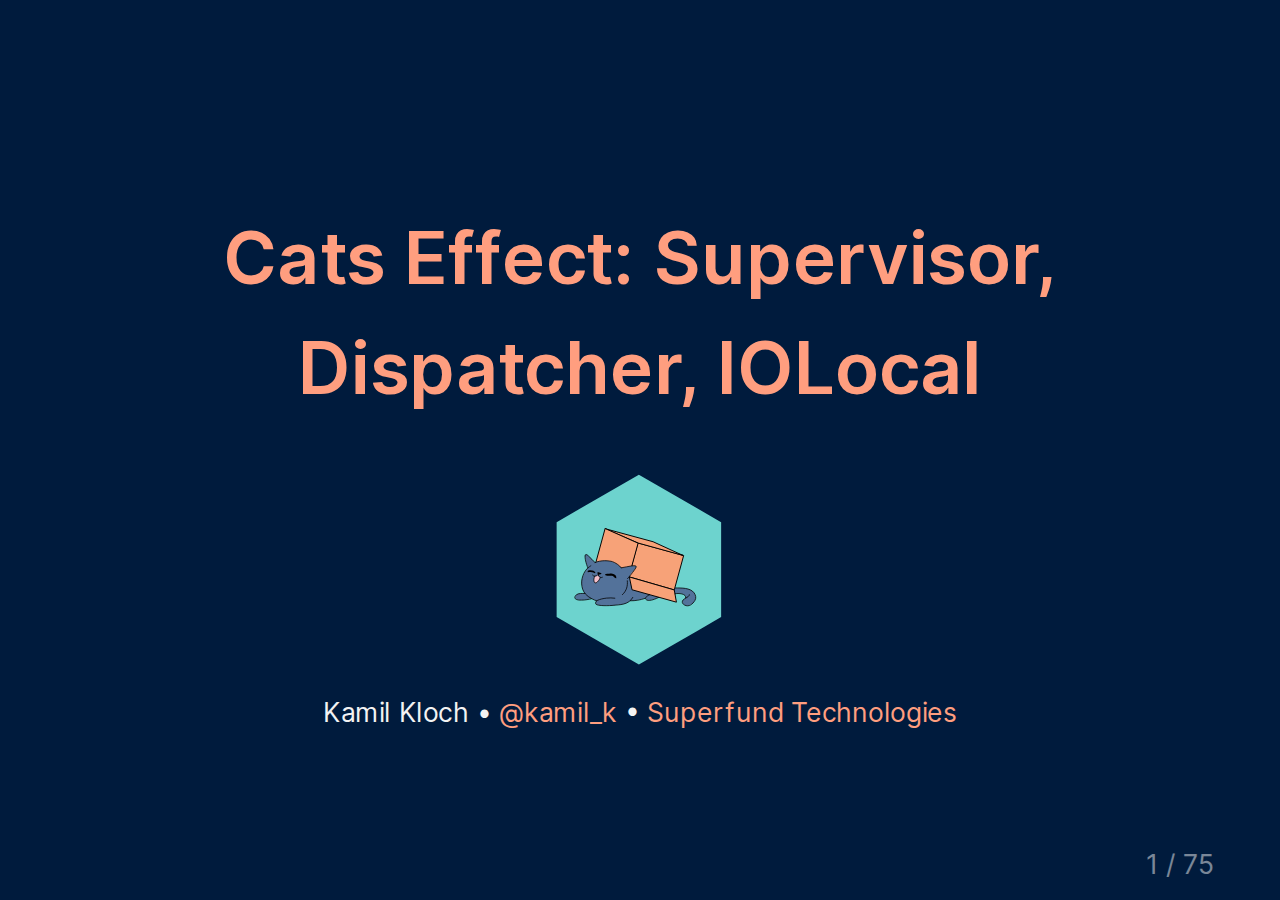
==== cats-effect-scalar/index.html @ a6e2c778 "Added cats-effect-scalar." ====
<!DOCTYPE html>
<html>

<head>
  <title>Intro to Cats-Effect</title>
  <meta http-equiv="Content-Type" content="text/html; charset=UTF-8"/>
  <meta name="viewport"/>
  <link rel="stylesheet" type="text/css" href="./css/bootstrap.css" />
  <link rel="stylesheet" type="text/css" href="./css/style.css" />
</head>

<body>
  <textarea id="source">

class: center, middle
# Cats Effect: Supervisor, Dispatcher, IOLocal

<img src="img/cats-effect-logo.svg" height="150">

Kamil Kloch • [@kamil_k] • [Superfund Technologies](https://superfund-technologies.com)

???
Hello, very happy to be here, in person not over a Zoom call
Also honored, to have this opportunity to talk to @Scalar - a very fine Scala event 
SoftwareMill is one of the bright stars on the Scala ecosystem 
I would like to start 
- used CE in our company (web backend)
- came across 'standard' industry questions
- struggled to find a solution
- CE and fs2 tight together
- we will (hopefully) solve the problems, but more importantly,
  look a bit under the hood of CE internals:
  - fibers
  - IOApp
  - IORuntime
  - structured concurrency
  - Local state
<!-- &*&*&*&*&*&*&*&*&*&*&*&*&*&*&*&*&*&*&*&*&*&*&*&*&*&*&*&*&*&*&*&*&*&*&*&*&*&*&*&*&*&*&*&*&*&*&*&*&*&*&*&*&*&*&*  -->
---
##Plan of the talk
1. Ask for 3 recipes 🍲
   - implement an imperative resource-safe web socket client
   - wrap asynchronous callbacks into an [fs2] Stream
   - enrich logging with (scoped) contextual data
--

2. Diverge into Cats-Effect internals:
   - fibers
   - structured concurrency
   - IORuntime
   - IOApp
   - local state
--

3. Propose 3 recipes using [Supervisor][supervisor], [Dispatcher][dispatcher] and [IOLocal][io-local]
<!-- &*&*&*&*&*&*&*&*&*&*&*&*&*&*&*&*&*&*&*&*&*&*&*&*&*&*&*&*&*&*&*&*&*&*&*&*&*&*&*&*&*&*&*&*&*&*&*&*&*&*&*&*&*&*&*  -->
---
##Cats Effect Recipes 🍲
<img src="img/cats-effect-recipes.jpg" width="100%">
--

- Propose an idea for a recipe: [issues/3439](https://github.com/typelevel/cats-effect/issues/3439)
- Write a recipe yourself! 💪 🍲
<!-- &*&*&*&*&*&*&*&*&*&*&*&*&*&*&*&*&*&*&*&*&*&*&*&*&*&*&*&*&*&*&*&*&*&*&*&*&*&*&*&*&*&*&*&*&*&*&*&*&*&*&*&*&*&*&*  -->    
---
##mdoc setup
```scala
import cats.implicits._
import cats.effect._
import cats.effect.implicits._
import cats.effect.std.{Supervisor, Queue, Dispatcher}
import cats.effect.unsafe.implicits.{global => ioRuntime}
import scala.concurrent.duration._
import fs2.Stream
import com.typesafe.scalalogging.{CanLog, Logger}
import com.typesafe.scalalogging.LoggerTakingImplicit

// Custom `unsafeRunSync` for mdoc reasons
import daenyth.talk.ce.MdocConsoleWorkaround._  

// custom `log.infoConsole` for mdoc reasons
import MdocConsoleLoggerWorkaround._
```
<!-- &*&*&*&*&*&*&*&*&*&*&*&*&*&*&*&*&*&*&*&*&*&*&*&*&*&*&*&*&*&*&*&*&*&*&*&*&*&*&*&*&*&*&*&*&*&*&*&*&*&*&*&*&*&*&*  -->
---
##Task 1:  Web Socket client
Implement a __resource-safe__ imperative client for:
  - sending data over a web socket connection
  - so that releasing the client resource also shuts down all the underlying connections

```scala
trait WebSocketClient { 
  def sendMessage(msg: String): IO[Unit]
}

val clientResource: Resource[IO, WebSocketClient] = ???

clientResource.use { client =>
  client.sendMessage("Hello, Scalar 2023!")
}
```
<!-- &*&*&*&*&*&*&*&*&*&*&*&*&*&*&*&*&*&*&*&*&*&*&*&*&*&*&*&*&*&*&*&*&*&*&*&*&*&*&*&*&*&*&*&*&*&*&*&*&*&*&*&*&*&*&*  -->
---
##Task 1:  Web Socket client
Implement a __resource-safe__ imperative client for:
  - sending data over a web socket connection
  - so that releasing the client resource also shuts down all the underlying connections

```scala
*trait WebSocketClient { 
* def sendMessage(msg: String): IO[Unit]
*}

val clientResource: Resource[IO, WebSocketClient] = ???

clientResource.use { client =>
  client.sendMessage("Hello, Scalar 2023!")
}
```
<!-- &*&*&*&*&*&*&*&*&*&*&*&*&*&*&*&*&*&*&*&*&*&*&*&*&*&*&*&*&*&*&*&*&*&*&*&*&*&*&*&*&*&*&*&*&*&*&*&*&*&*&*&*&*&*&*  -->
---
##Task 1:  Web Socket client
Implement a __resource-safe__ imperative client for:
  - sending data over a web socket connection
  - so that releasing the client resource also shuts down all the underlying connections

```scala
trait WebSocketClient { 
  def sendMessage(msg: String): IO[Unit]
}

*val clientResource: Resource[IO, WebSocketClient] = ???

clientResource.use { client =>
  client.sendMessage("Hello, Scalar 2023!")
}
```
<!-- &*&*&*&*&*&*&*&*&*&*&*&*&*&*&*&*&*&*&*&*&*&*&*&*&*&*&*&*&*&*&*&*&*&*&*&*&*&*&*&*&*&*&*&*&*&*&*&*&*&*&*&*&*&*&*  -->
---
##Task 1:  Web Socket client
Implement a __resource-safe__ imperative client for:
  - sending data over a web socket connection
  - so that releasing the client resource also shuts down all the underlying connections

```scala
trait WebSocketClient { 
  def sendMessage(msg: String): IO[Unit]
}

val clientResource: Resource[IO, WebSocketClient] = ???

*clientResource.use { client =>
* client.sendMessage("Hello, Scalar 2023!")
*}
```
<!-- &*&*&*&*&*&*&*&*&*&*&*&*&*&*&*&*&*&*&*&*&*&*&*&*&*&*&*&*&*&*&*&*&*&*&*&*&*&*&*&*&*&*&*&*&*&*&*&*&*&*&*&*&*&*&*  -->
---
##Task 2: fs2 Stream from callbacks
Given a callback-based API:
  - enqueue the messages from the callbacks into an [fs2] stream
  - preserve the ordering of the messages
  - make it lightweight for the thread invoking the callbacks

???
this fs2 stream is actually the sending side of a web socket connection
--

```scala
abstract class CallbackAPI {
  `def onMessage(msg: String): Unit`
}

new CallbackAPI {
  override `def onMessage(msg: String): Unit` = {
    // enqueue the message into an fs2 Stream
    // preserve message ordering
    // do not congest the caller thread
  }
}
```
<!-- &*&*&*&*&*&*&*&*&*&*&*&*&*&*&*&*&*&*&*&*&*&*&*&*&*&*&*&*&*&*&*&*&*&*&*&*&*&*&*&*&*&*&*&*&*&*&*&*&*&*&*&*&*&*&*  -->
---
##Task 3: Contextual logging
Enrich log messages with contextual data (e.g. correlation id).  
(Think tracing, but in logs)

--

Logging libraries for Scala with contextual logging:
 - [blindsight](https://github.com/tersesystems/blindsight)
 - [logstage](https://izumi.7mind.io/logstage/index.html)
 - [log4cats](https://github.com/typelevel/log4cats)
 - [odin](https://github.com/valskalla/odin)
 - [scala-logging](https://github.com/lightbend-labs/scala-logging)
 - [scribe](https://github.com/outr/scribe)
 - [woof](https://github.com/lego/woof)

--

Recommended reading: [why-i-wrote-a-logging-library](https://tersesystems.com/blog/2020/05/26/why-i-wrote-a-logging-library/)
<!-- &*&*&*&*&*&*&*&*&*&*&*&*&*&*&*&*&*&*&*&*&*&*&*&*&*&*&*&*&*&*&*&*&*&*&*&*&*&*&*&*&*&*&*&*&*&*&*&*&*&*&*&*&*&*&*  -->
---
##Tasks - revisited.super[CE3]
1. Web socket client: how to manage the (non-standard) lifecycle of a [fiber]?
2. [fs2] Stream from callbacks: how to safely and efficiently run `IO` from within unsafe code?
3. Contextual logging: how to propagate data across a forked [fiber]?

???
1. non-standard - e.g. beyond the scope of a function
<!-- &*&*&*&*&*&*&*&*&*&*&*&*&*&*&*&*&*&*&*&*&*&*&*&*&*&*&*&*&*&*&*&*&*&*&*&*&*&*&*&*&*&*&*&*&*&*&*&*&*&*&*&*&*&*&*  -->
---
##Fibers
[Fibers][fiber] are *the* fundamental abstraction in Cats Effect. All effects in IO are executed by some fiber.

--


Compared to operating system threads, fibers:
 - are *very* lightweight (~150 bytes)
 - scale indefinitely (with memory being the limiting factor)
   - (performance may actually *increase* with the number of fibers!)
 - can be created and started extremely fast
 - are strongly typed
 - support asynchronous callbacks
 - can be safely, efficiently and reliably canceled at any point in time
   - cancelation can be suppressed within scoped regions
 - support resource handling
???

- managed by the application runtime - __semantic__ sequentiality, as opposed to __strict__ sequentiality in threads
- Threads are scarce — Threads on the JVM map to the operating system level threads - upper bound
- thread stop operation has been deprecated.
- context switching: from Daniel's talk - page faults account for 30% of total runtime of the application
- composability — not typed, no return type.

The asynchronous support in particular has profound effects, since it means that any individual "step" of a fiber
(much like a statement in a thread) may be either synchronous in that it runs until it produces a value or errors,
or asynchronous in that it registers a callback which may be externally invoked at some later point,
and there is no fundamental difference between these steps: they're just part of the fiber.
This means that it is just as easy to define business logic which weaves through asynchronous,
callback-oriented actions as it is to define the same logic in terms of classically blocking control flows.

resources gracefully released as early as possible within an application.
First off, is cooperative. When one fiber calls cancel on another fiber, it is effectively a request to the target fiber.
If the target fiber is unable to cancel at that moment for any reason, the canceling fiber asynchronously waits
for cancelation to become possible. Once cancelation starts, the target fiber will run all of its finalizers
(usually used to release resources such as file handles) before yielding control back to the canceler.
Conversely, interrupt always returns immediately, even if the target Thread has not actually been interrupted.

If a fiber is performing a series of actions which must be executed atomically (i.e. either all actions execute,
or none of them do), it can use the IO.uncancelable method to mask the cancelation signal within the scope,
ensuring that cancelation is deferred until the fiber has completed its critical section. This is commonly used
in conjunction with compound resource acquisition, where a scarce resource might leak if the fiber were to be canceled
"in the middle". This differs considerably from Thread#interrupt, which cannot be suppressed.

<!-- &*&*&*&*&*&*&*&*&*&*&*&*&*&*&*&*&*&*&*&*&*&*&*&*&*&*&*&*&*&*&*&*&*&*&*&*&*&*&*&*&*&*&*&*&*&*&*&*&*&*&*&*&*&*&*  -->
---
## Threads vs Fibers
<table class="table table-dark table-striped">
  <thead>
    <tr>
      <th></th>
      <th>Threads</th>
      <th>Fibers</th>
    </tr>
  </thead>
  <tbody>
    <tr>
      <td>Availability</td>
      <td><span class="red">scarce</span> - thousands per JVM</td>
      <td><span class="green">abundant</span> - millions</td>
    </tr>
    <tr>
      <td>Performance</td>
      <td><span class="red">degrades</span> as # rises</td>
      <td><span class="green">increases</span> as # rises<sup>*</sup></td>
    </tr>
    <tr>
      <td>Creation</td>
      <td><span class="red">expensive</span></td>
      <td><span class="green">cheap</span></td>
    </tr>
    <tr>
      <td>Multi-tasking</td>
      <td><span class="red">pre-emptive</span></td>
      <td><span class="green">cooperative</span></td>
    </tr>
    <tr>
      <td>Context switching</td>
      <td><span class="red">expensive</span></td>
      <td><span class="green">cheap</span> via yield</td>
    </tr>
    <tr>
      <td>Composability</td>
      <td><span class="red">missing</span></td>
      <td><span class="green">typed</span> and <span class="green">composable</span></td>
    </tr>
    <tr>
      <td>Interruption</td>
      <td><span class="red">unsafe</span></td>
      <td><span class="green">safe</span> and <span class="green">efficient</span></td>
    </tr>
  </tbody>
</table>

<sup>*</sup>with a clever IORuntime

<!-- &*&*&*&*&*&*&*&*&*&*&*&*&*&*&*&*&*&*&*&*&*&*&*&*&*&*&*&*&*&*&*&*&*&*&*&*&*&*&*&*&*&*&*&*&*&*&*&*&*&*&*&*&*&*&*  -->
---
##Run your IOs from within IOApp 
IOApp is the primary entry point to a Cats Effect application
- takes care of properly setting up `IORuntime`
- optimizes for an application fully contained within the `run` method.
- sets up [starvation checking](https://typelevel.org/cats-effect/docs/core/starvation-and-tuning)
  and [fiber dumps](https://typelevel.org/cats-effect/docs/core/fiber-dumps)
- translates SIGTERM to IO cancelation - `.unsafeRun()` does not
- fatal exceptions more likely to be captured and logged before terminating
- handles  `run / fork := true` and `run / fork := false` in sbt

<!-- &*&*&*&*&*&*&*&*&*&*&*&*&*&*&*&*&*&*&*&*&*&*&*&*&*&*&*&*&*&*&*&*&*&*&*&*&*&*&*&*&*&*&*&*&*&*&*&*&*&*&*&*&*&*&*  -->
---
##Fibers are low-level 🧨
```scala
def ioNever = IO.never.as(1).onCancel(IO.println("canceled"))
def ioError = IO.raiseError(new Exception).as(1)

def fiberSum = for {
   f1 <- ioError.start
   f2 <- ioNever.start
   x <- f1.joinWithNever
   y <- f2.joinWithNever
} yield x + y

// 🧨🧨🧨 leaking fiber!
fiberSum.attempt.yolo()
// res1: Either[Throwable, Int] = Left(value = java.lang.Exception)

(ioError, ioNever).parMapN(_ + _).attempt.yolo()
// canceled
// res2: Either[Throwable, Int] = Left(value = java.lang.Exception)
```
<!-- &*&*&*&*&*&*&*&*&*&*&*&*&*&*&*&*&*&*&*&*&*&*&*&*&*&*&*&*&*&*&*&*&*&*&*&*&*&*&*&*&*&*&*&*&*&*&*&*&*&*&*&*&*&*&*  -->
---
##Structured Concurrency

Concurrency is [structured](https://typelevel.org/cats-effect/docs/concepts#structured-concurrency)
when the syntactic code structure bounds the lifetime of threads (fibers).
???
When new threads (fibers) are spawned within a syntactic block, we can be sure that
these threads (fibers) are terminated when executing the block ends.

With fibers, we can have hundreds of thousands and even millions of fibers that are started and working together.
So we can reach a very massive concurrency with fibers. Now how can we manage all these fibers? Some of them
are top-level fibers and some others are forked and become children of their parents. How can we manage their scopes,
how to keep track of all fibers, and prevent them to leak? What happens to the execution of a child fiber
if its parent execution is interrupted?
--

 - We can statically reason about the lifetimes of children fibers just by looking at the code.
 - We don't need to insert complicated logic to keep track of all the child fibers and manually shut them down.
--


Cats Effect *encourages* [structured concurrency](https://typelevel.org/cats-effect/docs/concepts#structured-concurrency),
provides a large number of flexible tools for achieving it, but it does not *prevent*
unstructured concurrent compositions such as `start`.
???
compare to ZIO: The way ZIO's structured concurrency works is that the child fibers are scoped to their parent fibers
which means that when the parent effect finishes execution, then all childs' effects will be automatically interrupted.

<!-- &*&*&*&*&*&*&*&*&*&*&*&*&*&*&*&*&*&*&*&*&*&*&*&*&*&*&*&*&*&*&*&*&*&*&*&*&*&*&*&*&*&*&*&*&*&*&*&*&*&*&*&*&*&*&*  -->
---
## Concurrency - high level combinators
Concurrently execute both effects, return the winner, cancel the loser
```scala
IO.race(IO(1), ioNever).yolo()
// canceled
// res3: Either[Int, Int] = Left(value = 1)
```
<!-- &*&*&*&*&*&*&*&*&*&*&*&*&*&*&*&*&*&*&*&*&*&*&*&*&*&*&*&*&*&*&*&*&*&*&*&*&*&*&*&*&*&*&*&*&*&*&*&*&*&*&*&*&*&*&*  -->
---
## Concurrency - high level combinators.super[2]
Concurrently execute all effects, collect all results,
if any effect being parallelized fails, cancel the rest

```scala
List(IO(1), IO(2)).parSequence.yolo()
// res4: List[Int] = List(1, 2)

List(ioNever, ioError).parSequence.attempt.yolo()
// canceled
// res5: Either[Throwable, List[Int]] = Left(value = java.lang.Exception)
```
<!-- &*&*&*&*&*&*&*&*&*&*&*&*&*&*&*&*&*&*&*&*&*&*&*&*&*&*&*&*&*&*&*&*&*&*&*&*&*&*&*&*&*&*&*&*&*&*&*&*&*&*&*&*&*&*&*  -->
---
##When `.parMapN` does not suffice
[Supervisor][supervisor] manages the lifecycle of all fibers that are started via its interface.
Enables to start a fiber in a *fire-and-forget* manner.

```scala
trait Supervisor {
  def supervise[A](fa: IO[A]): IO[Fiber[IO, Throwable, A]]
}
```
???
same signature as `Fiber#start`

Supervisor: fire-and-forget: "I can complete the current task regardless of the completion of the spawned task"

--

Creating a Supervisor:
```scala
object Supervisor {
  def apply(`await`: Boolean): Resource[IO, Supervisor[IO]]
}
```

- wait for all supervised fibers to complete, or
- cancel any remaining active fibers
???
The supervisor is managed by a singular fiber to which the lifecycles of all spawned fibers are bound.

Whereas cats.effect.kernel.GenSpawn.background links the lifecycle of the spawned fiber to the calling fiber,
starting a fiber via a Supervisor links the lifecycle of the spawned fiber to the supervisor fiber.
This is useful when the scope of some fiber must survive the spawner, but should still be confined within some "larger" scope.

<!-- &*&*&*&*&*&*&*&*&*&*&*&*&*&*&*&*&*&*&*&*&*&*&*&*&*&*&*&*&*&*&*&*&*&*&*&*&*&*&*&*&*&*&*&*&*&*&*&*&*&*&*&*&*&*&*  -->
---
##Supervisor (await = false)

```scala
*def printForever(c: Char): IO[Nothing] =
* IO.print(c).delayBy(5.millis).foreverM
*   .onCancel(IO.print(s"\nCanceled [$c]"))

Supervisor[IO](await = false).use { supervisor =>
  for {
    _ <- printForever('&').void.supervise(supervisor)
    _ <- printForever('=').void.supervise(supervisor)
    _ <- ioError.supervise(supervisor)
    _ <- IO.sleep(100.millis)
  } yield()
}.yolo()
// =&=&=&=&=&&=&=&==&=&&=&=&==&=&=&
// Canceled [=]
// Canceled [&]
```
???
`printForever('&').void.supervise(supervisor)` because `Fiber` is invariant

<!-- &*&*&*&*&*&*&*&*&*&*&*&*&*&*&*&*&*&*&*&*&*&*&*&*&*&*&*&*&*&*&*&*&*&*&*&*&*&*&*&*&*&*&*&*&*&*&*&*&*&*&*&*&*&*&*  -->
---
##Supervisor (await = false)

```scala
def printForever(c: Char): IO[Nothing] =
  IO.print(c).delayBy(5.millis).foreverM
    .onCancel(IO.print(s"\nCanceled [$c]"))

Supervisor[IO](await = false).use { supervisor =>
  for {
*   _ <- printForever('&').void.supervise(supervisor)
*   _ <- printForever('=').void.supervise(supervisor)
    _ <- ioError.supervise(supervisor)
    _ <- IO.sleep(100.millis)
  } yield()
}.yolo()
// =&=&=&=&=&&=&=&==&=&&=&=&==&=&=&
// Canceled [=]
// Canceled [&]
```

<!-- &*&*&*&*&*&*&*&*&*&*&*&*&*&*&*&*&*&*&*&*&*&*&*&*&*&*&*&*&*&*&*&*&*&*&*&*&*&*&*&*&*&*&*&*&*&*&*&*&*&*&*&*&*&*&*  -->
---
##Supervisor (await = false)
.code-red[
```scala
def printForever(c: Char): IO[Nothing] =
  IO.print(c).delayBy(5.millis).foreverM
    .onCancel(IO.print(s"\nCanceled [$c]"))

Supervisor[IO](await = false).use { supervisor =>
  for {
    _ <- printForever('&').void.supervise(supervisor)
    _ <- printForever('=').void.supervise(supervisor)
*   _ <- ioError.supervise(supervisor)
    _ <- IO.sleep(100.millis)
  } yield()
}.yolo()
// =&=&=&=&=&&=&=&==&=&&=&=&==&=&=&
// Canceled [=]
// Canceled [&]
```
]

<!-- &*&*&*&*&*&*&*&*&*&*&*&*&*&*&*&*&*&*&*&*&*&*&*&*&*&*&*&*&*&*&*&*&*&*&*&*&*&*&*&*&*&*&*&*&*&*&*&*&*&*&*&*&*&*&*  -->
---
##Supervisor (await = false)

```scala
def printForever(c: Char): IO[Nothing] =
  IO.print(c).delayBy(5.millis).foreverM
    .onCancel(IO.print(s"\nCanceled [$c]"))

Supervisor[IO](await = false).use { supervisor =>
  for {
    _ <- printForever('&').void.supervise(supervisor)
    _ <- printForever('=').void.supervise(supervisor)
    _ <- ioError.supervise(supervisor)
    _ <- IO.sleep(100.millis)
  } yield()
}.yolo()
*// =&=&=&=&=&&=&=&==&=&&=&=&==&=&=&
*// Canceled [=]
*// Canceled [&]
```
    
<!-- &*&*&*&*&*&*&*&*&*&*&*&x*&*&*&*&*&*&*&*&*&*&*&*&*&*&*&*&*&*&*&*&*&*&*&*&*&*&*&*&*&*&*&*&*&*&*&*&*&*&*&*&*&*&*&*  -->
---
##Supervisor (await = true)

```scala
*def bgTask(s: String): IO[Unit] = IO.println(s"Starting [$s]") >>
* IO.sleep(100.millis) >> IO.println(s"Finished [$s]")

Supervisor[IO](await = true)
  .onFinalize(IO.println("Finalized")).use { supervisor =>
  for {
    _ <- bgTask("task 1").supervise(supervisor)
    _ <- bgTask("task 2").supervise(supervisor)
    _ <- ioError.supervise(supervisor)
  } yield()
}.yolo()
// Starting [task 1]
// Starting [task 2]
// Finished [task 1]
// Finished [task 2]
// Finalized
```

<!-- &*&*&*&*&*&*&*&*&*&*&*&x*&*&*&*&*&*&*&*&*&*&*&*&*&*&*&*&*&*&*&*&*&*&*&*&*&*&*&*&*&*&*&*&*&*&*&*&*&*&*&*&*&*&*&*  -->
---
##Supervisor (await = true)

```scala
def bgTask(s: String): IO[Unit] = IO.println(s"Starting [$s]") >>
  IO.sleep(100.millis) >> IO.println(s"Finished [$s]")

Supervisor[IO](`await = true`)
  `.onFinalize(IO.println("Finalized"))`.use { supervisor =>
  for {
    _ <- bgTask("task 1").supervise(supervisor)
    _ <- bgTask("task 2").supervise(supervisor)
    _ <- ioError.supervise(supervisor)
  } yield()
}.yolo()
// Starting [task 1]
// Starting [task 2]
// Finished [task 1]
// Finished [task 2]
// Finalized
```

<!-- &*&*&*&*&*&*&*&*&*&*&*&x*&*&*&*&*&*&*&*&*&*&*&*&*&*&*&*&*&*&*&*&*&*&*&*&*&*&*&*&*&*&*&*&*&*&*&*&*&*&*&*&*&*&*&*  -->
---
##Supervisor (await = true)

```scala
def bgTask(s: String): IO[Unit] = IO.println(s"Starting [$s]") >>
  IO.sleep(100.millis) >> IO.println(s"Finished [$s]")

Supervisor[IO](await = true)
  .onFinalize(IO.println("Finalized")).use { supervisor =>
  for {
    _ <- bgTask("task 1").supervise(supervisor)
    _ <- bgTask("task 2").supervise(supervisor)
    _ <- ioError.supervise(supervisor)
  } yield()
}.yolo()
*// Starting [task 1]
*// Starting [task 2]
*// Finished [task 1]
*// Finished [task 2]
*// Finalized
```
<!-- &*&*&*&*&*&*&*&*&*&*&*&*&*&*&*&*&*&*&*&*&*&*&*&*&*&*&*&*&*&*&*&*&*&*&*&*&*&*&*&*&*&*&*&*&*&*&*&*&*&*&*&*&*&*&*  -->
---
##Web Socket client

```scala
*trait WebSocketClient { def sendMessage(msg: String): IO[Unit] }

def wsRequestConsumer(q: Queue[IO, String]): IO[Unit] =
  Stream.fromQueueUnterminated(q).onFinalizeCase(IO.println)
        .debug().compile.drain

val webSocketClient: Resource[IO, WebSocketClient] = for {
  q <- Queue.unbounded[IO, String].toResource
  client: WebSocketClient = q.offer
  sup <- Supervisor[IO]
  _ <- wsRequestConsumer(q).supervise(sup).toResource
} yield client

webSocketClient.use { client =>
  client.sendMessage("msg1") >> IO.sleep(100.millis)
}.yolo()
```
    
<!-- &*&*&*&*&*&*&*&*&*&*&*&*&*&*&*&*&*&*&*&*&*&*&*&*&*&*&*&*&*&*&*&*&*&*&*&*&*&*&*&*&*&*&*&*&*&*&*&*&*&*&*&*&*&*&*  -->
---
##Web Socket client

```scala
trait WebSocketClient { def sendMessage(msg: String): IO[Unit] }

*def wsRequestConsumer(q: Queue[IO, String]): IO[Unit] =
* Stream.fromQueueUnterminated(q).onFinalizeCase(IO.println)
*       .debug().compile.drain

val webSocketClient: Resource[IO, WebSocketClient] = for {
  q <- Queue.unbounded[IO, String].toResource
  client: WebSocketClient = q.offer
  sup <- Supervisor[IO]
  _ <- wsRequestConsumer(q).supervise(sup).toResource
} yield client

webSocketClient.use { client =>
  client.sendMessage("msg1") >> IO.sleep(100.millis)
}.yolo()
```

Broker web socket traffic (modeled with an infinite [fs2] Stream) via Queue

<!-- &*&*&*&*&*&*&*&*&*&*&*&*&*&*&*&*&*&*&*&*&*&*&*&*&*&*&*&*&*&*&*&*&*&*&*&*&*&*&*&*&*&*&*&*&*&*&*&*&*&*&*&*&*&*&*  -->
---
##Web Socket client

```scala
trait WebSocketClient { def sendMessage(msg: String): IO[Unit] }

def wsRequestConsumer(q: Queue[IO, String]): IO[Unit] =
  Stream.fromQueueUnterminated(q).onFinalizeCase(IO.println)
        .debug().compile.drain

val webSocketClient: `Resource[IO, WebSocketClient]` = for {
  q <- Queue.unbounded[IO, String].toResource
  client: WebSocketClient = q.offer
  sup <- Supervisor[IO]
  _ <- wsRequestConsumer(q).supervise(sup).toResource
} yield client

webSocketClient.use { client =>
  client.sendMessage("msg1") >> IO.sleep(100.millis)
}.yolo()
```

Scoped lifecycle

<!-- &*&*&*&*&*&*&*&*&*&*&*&*&*&*&*&*&*&*&*&*&*&*&*&*&*&*&*&*&*&*&*&*&*&*&*&*&*&*&*&*&*&*&*&*&*&*&*&*&*&*&*&*&*&*&*  -->
---
##Web Socket client

```scala
trait WebSocketClient { def sendMessage(msg: String): IO[Unit] }

def wsRequestConsumer(q: Queue[IO, String]): IO[Unit] =
  Stream.fromQueueUnterminated(q).onFinalizeCase(IO.println)
        .debug().compile.drain

val webSocketClient: Resource[IO, WebSocketClient] = for {
* q <- Queue.unbounded[IO, String].toResource
* client: WebSocketClient = q.offer
  sup <- Supervisor[IO]
  _ <- wsRequestConsumer(q).supervise(sup).toResource
} yield client

webSocketClient.use { client =>
  client.sendMessage("msg1") >> IO.sleep(100.millis)
}.yolo()
```

Create a WebSocketClient instance that offers to the Queue  

<!-- &*&*&*&*&*&*&*&*&*&*&*&*&*&*&*&*&*&*&*&*&*&*&*&*&*&*&*&*&*&*&*&*&*&*&*&*&*&*&*&*&*&*&*&*&*&*&*&*&*&*&*&*&*&*&*  -->
---
##Web Socket client

```scala
trait WebSocketClient { def sendMessage(msg: String): IO[Unit] }

def wsRequestConsumer(q: Queue[IO, String]): IO[Unit] =
  Stream.fromQueueUnterminated(q).onFinalizeCase(IO.println)
        .debug().compile.drain

val webSocketClient: Resource[IO, WebSocketClient] = for {
  q <- Queue.unbounded[IO, String].toResource
  client: WebSocketClient = q.offer
* sup <- Supervisor[IO]
* _ <- wsRequestConsumer(q).supervise(sup).toResource
} yield client

webSocketClient.use { client =>
  client.sendMessage("msg1") >> IO.sleep(100.millis)
}.yolo()
```

Supervise the indefinite background execution of the web socket connection 

<!-- &*&*&*&*&*&*&*&*&*&*&*&*&*&*&*&*&*&*&*&*&*&*&*&*&*&*&*&*&*&*&*&*&*&*&*&*&*&*&*&*&*&*&*&*&*&*&*&*&*&*&*&*&*&*&*  -->
---
##Web Socket client

```scala
trait WebSocketClient { def sendMessage(msg: String): IO[Unit] }

def wsRequestConsumer(q: Queue[IO, String]): IO[Unit] =
  Stream.fromQueueUnterminated(q).onFinalizeCase(IO.println)
        .debug().compile.drain

val webSocketClient: Resource[IO, WebSocketClient] = for {
  q <- Queue.unbounded[IO, String].toResource
  client: WebSocketClient = q.offer
  sup <- Supervisor[IO]
  _ <- wsRequestConsumer(q).supervise(sup).toResource
} yield client

*webSocketClient.use { client =>
*  client.sendMessage("msg1") >> IO.sleep(100.millis)
*}.yolo()
// msg1
// Canceled
```
    
<!-- &*&*&*&*&*&*&*&*&*&*&*&*&*&*&*&*&*&*&*&*&*&*&*&*&*&*&*&*&*&*&*&*&*&*&*&*&*&*&*&*&*&*&*&*&*&*&*&*&*&*&*&*&*&*&*  -->
---
##fs2 Stream from callbacks 
```scala
trait CallbackAPI { def onMessage(msg: String): Unit }

@volatile var cb: CallbackAPI = _ => ()

def s: Stream[IO, String] = for {
  q <- Stream.eval(Queue.unbounded[IO, String])
  _ = cb = msg => q.offer(msg).unsafeRunSync()(ioRuntime)
  s <- Stream.fromQueueUnterminated(q)
} yield s

(IO.blocking {
  Thread.sleep(100); cb.onMessage("Hello")
  Thread.sleep(100); cb.onMessage(" Scalar 2023!")
} &> s.take(2).foreach(IO.print).compile.drain).yolo()
// Hello Scalar 2023!
```

<!-- &*&*&*&*&*&*&*&*&*&*&*&*&*&*&*&*&*&*&*&*&*&*&*&*&*&*&*&*&*&*&*&*&*&*&*&*&*&*&*&*&*&*&*&*&*&*&*&*&*&*&*&*&*&*&*  -->
---
##fs2 Stream from callbacks 
```scala
trait CallbackAPI { def onMessage(msg: String): Unit }

@volatile var cb: CallbackAPI = _ => ()

def s: Stream[IO, String] = for {
* q <- Stream.eval(Queue.unbounded[IO, String])
  _ = cb = msg => q.offer(msg).unsafeRunSync()(ioRuntime)
* s <- Stream.fromQueueUnterminated(q)
} yield s

(IO.blocking {
  Thread.sleep(100); cb.onMessage("Hello")
  Thread.sleep(100); cb.onMessage(" Scalar 2023!")
} &> s.take(2).foreach(IO.print).compile.drain).yolo()
// Hello Scalar 2023!
```

Broker [fs2] Stream contents through a queue 

<!-- &*&*&*&*&*&*&*&*&*&*&*&*&*&*&*&*&*&*&*&*&*&*&*&*&*&*&*&*&*&*&*&*&*&*&*&*&*&*&*&*&*&*&*&*&*&*&*&*&*&*&*&*&*&*&*  -->
---
##fs2 Stream from callbacks 
```scala
trait CallbackAPI { def onMessage(msg: String): Unit }

@volatile var cb: CallbackAPI = _ => ()

def s: Stream[IO, String] = for {
  q <- Stream.eval(Queue.unbounded[IO, String])
* _ = cb = msg => q.offer(msg).unsafeRunSync()(ioRuntime)
  s <- Stream.fromQueueUnterminated(q)
} yield s

(IO.blocking {
  Thread.sleep(100); cb.onMessage("Hello")
  Thread.sleep(100); cb.onMessage(" Scalar 2023!")
} &> s.take(2).foreach(IO.print).compile.drain).yolo()
// Hello Scalar 2023!
```

IO effect `q.offer` is executed from within the callback   

<!-- &*&*&*&*&*&*&*&*&*&*&*&*&*&*&*&*&*&*&*&*&*&*&*&*&*&*&*&*&*&*&*&*&*&*&*&*&*&*&*&*&*&*&*&*&*&*&*&*&*&*&*&*&*&*&*  -->
---
##fs2 Stream from callbacks 
```scala
trait CallbackAPI { def onMessage(msg: String): Unit }

@volatile var cb: CallbackAPI = _ => ()

def s: Stream[IO, String] = for {
  q <- Stream.eval(Queue.unbounded[IO, String])
  _ = cb = msg => q.offer(msg).unsafeRunSync()(ioRuntime)
  s <- Stream.fromQueueUnterminated(q)
} yield s

*(IO.blocking {
* Thread.sleep(100); cb.onMessage("Hello")
* Thread.sleep(100); cb.onMessage(" Scalar 2023!")
*} &> s.take(2).foreach(IO.print).compile.drain).yolo()
// Hello Scalar 2023!
```

Concurrently invoke the callback and run the stream for effects

<!-- &*&*&*&*&*&*&*&*&*&*&*&*&*&*&*&*&*&*&*&*&*&*&*&*&*&*&*&*&*&*&*&*&*&*&*&*&*&*&*&*&*&*&*&*&*&*&*&*&*&*&*&*&*&*&*  -->
---
##fs2 Stream from callbacks 
.code-red[
```scala
trait CallbackAPI { def onMessage(msg: String): Unit }

@volatile var cb: CallbackAPI = _ => ()

def s: Stream[IO, String] = for {
  q <- Stream.eval(Queue.unbounded[IO, String])
  _ = cb = msg => q.offer(msg)`.unsafeRunSync()(ioRuntime)`
  s <- Stream.fromQueueUnterminated(q)
} yield s

(IO.blocking {
  Thread.sleep(100); cb.onMessage("Hello")
  Thread.sleep(100); cb.onMessage(" Scalar 2023!")
} &> s.take(2).foreach(IO.print).compile.drain).yolo()
// Hello Scalar 2023!
```
]
    
<!-- &*&*&*&*&*&*&*&*&*&*&*&*&*&*&*&*&*&*&*&*&*&*&*&*&*&*&*&*&*&*&*&*&*&*&*&*&*&*&*&*&*&*&*&*&*&*&*&*&*&*&*&*&*&*&*  -->
---
##Dispatcher
Allows effectful code to be called within the control flow of impure code.

```scala
trait Dispatcher {
  /** Submits an effect to be executed, blocks until a result is produced */
  def unsafeRunSync[A](fa: IO[A]): Unit

  /** Submits an effect to be executed with fire-and-forget semantics */
  def unsafeRunAndForget[A](fa: IO[A]): Unit

  // ...
}
```
<!-- &*&*&*&*&*&*&*&*&*&*&*&*&*&*&*&*&*&*&*&*&*&*&*&*&*&*&*&*&*&*&*&*&*&*&*&*&*&*&*&*&*&*&*&*&*&*&*&*&*&*&*&*&*&*&*  -->
---
##Dispatcher.super[2]
[Dispatcher][dispatcher] comes in two flavors:
 
- parallel - no guarantees on ordering of job execution
- sequential - strict (FIFO) ordering of submitted jobs

The lifecycle of spawned fibers is managed by [Supervisor][supervisor]

```scala
object Dispatcher {
  def parallel(`await: Boolean`): Resource[IO, Dispatcher[IO]]
  def sequential(`await: Boolean`): Resource[IO, Dispatcher[IO]]
}
```
<!-- &*&*&*&*&*&*&*&*&*&*&*&*&*&*&*&*&*&*&*&*&*&*&*&*&*&*&*&*&*&*&*&*&*&*&*&*&*&*&*&*&*&*&*&*&*&*&*&*&*&*&*&*&*&*&*  -->    
---
##Dispatcher.parallel

Submit 2 jobs with no ordering guarantees, await the results:

```scala
Dispatcher.`parallel[IO](await = true)`.use { d =>
  d.unsafeRunAndForget(IO.print("Scalar 2023!!").`delayBy(5.millis)`)
  d.unsafeRunAndForget(IO.print("Hello "))
  
  IO.unit
}.yolo()
// Hello Scalar 2023!!
```
<!-- &*&*&*&*&*&*&*&*&*&*&*&*&*&*&*&*&*&*&*&*&*&*&*&*&*&*&*&*&*&*&*&*&*&*&*&*&*&*&*&*&*&*&*&*&*&*&*&*&*&*&*&*&*&*&*  -->
---
##Dispatcher.sequential
Submit 3 jobs with strict ordering guarantees, do not await the results,  
cancel outstanding jobs when Dispatcher shuts down:


```scala
Dispatcher.`sequential[IO](await = false)`.use { d =>
  d.unsafeRunAndForget(IO.print("Scalar 2023").delayBy(5.millis))
  d.unsafeRunAndForget(IO.println(" Hello!!"))
  
  d.unsafeRunAndForget(
    IO.print('*').delayBy(50.millis).onCancel(IO.print("Canceled"))
  )
  
  IO.unit.delayBy(10.millis)
}.yolo()
// Scalar 2023 Hello!!
// Canceled
```

<!-- &*&*&*&*&*&*&*&*&*&*&*&*&*&*&*&*&*&*&*&*&*&*&*&*&*&*&*&*&*&*&*&*&*&*&*&*&*&*&*&*&*&*&*&*&*&*&*&*&*&*&*&*&*&*&*  -->
---
##Dispatcher.sequential
Submit 3 jobs with strict ordering guarantees, do not await the results,  
cancel outstanding jobs when Dispatcher shuts down:

```scala
Dispatcher.sequential[IO](await = false).use { d =>
  d.unsafeRunAndForget(IO.print("Scalar 2023").delayBy(5.millis))
  d.unsafeRunAndForget(IO.println(" Hello!!"))
  
  d.unsafeRunAndForget(
    IO.print('*').`delayBy(50.millis)`.onCancel(IO.print("Canceled"))
  )
  
  IO.unit.delayBy(10.millis)
}.yolo()
// Scalar 2023 Hello!!
// Canceled
```
<!-- &*&*&*&*&*&*&*&*&*&*&*&*&*&*&*&*&*&*&*&*&*&*&*&*&*&*&*&*&*&*&*&*&*&*&*&*&*&*&*&*&*&*&*&*&*&*&*&*&*&*&*&*&*&*&*  -->
---
##Dispatcher.sequential
Submit 3 jobs with strict ordering guarantees, do not await the results,  
cancel outstanding jobs when Dispatcher shuts down:

```scala
Dispatcher.sequential[IO](await = false).use { d =>
  d.unsafeRunAndForget(IO.print("Scalar 2023").delayBy(5.millis))
  d.unsafeRunAndForget(IO.println(" Hello!!"))
  
  d.unsafeRunAndForget(
    IO.print('*').delayBy(50.millis).onCancel(IO.print("Canceled"))
  )
  
  `IO.unit.delayBy(10.millis)`
}.yolo()
// Scalar 2023 Hello!!
// Canceled
```


<!-- &*&*&*&*&*&*&*&*&*&*&*&*&*&*&*&*&*&*&*&*&*&*&*&*&*&*&*&*&*&*&*&*&*&*&*&*&*&*&*&*&*&*&*&*&*&*&*&*&*&*&*&*&*&*&*  -->
---
##Dispatcher.parallel vs sequential
<table class="table table-dark table-striped">
  <thead>
    <tr>
      <th></th>
      <th>parallel</th>
      <th>sequential</th>
    </tr>
  </thead>
  <tbody>
    <tr>
      <td>Ordering</td>
      <td><span class="red">no guarantee</span></td>
      <td><span class="green">guaranteed</span> (FIFO)</td>
    </tr>
    <tr>
      <td>Execution overhead</td>
      <td><span class="red">yes<sup>1</sup></span></td>
      <td><span class="green">no</span></td>
    </tr>
    <tr>
      <td>Starvation</td>
      <td><span class="green">no</span></td>
      <td><span class="red">yes<sup>2</sup></span></td>
    </tr>
    <tr>
      <td>Use-case</td>
      <td>shared instance</td>
      <td>trivial tasks<sup>3</sup>, single producer</td>
    </tr>
  </tbody>
</table>
    
<sup class="red">1</sup> execution overhead due to calling `.start` to create a wrapping fiber  
<sup class="red">2</sup> long-running jobs may starve subsequent jobs  
<sup>3</sup> common use-case: `Queue#offer`

<!-- &*&*&*&*&*&*&*&*&*&*&*&*&*&*&*&*&*&*&*&*&*&*&*&*&*&*&*&*&*&*&*&*&*&*&*&*&*&*&*&*&*&*&*&*&*&*&*&*&*&*&*&*&*&*&*  -->
---
##Dispatcher > `unsafeRun()`

- much safer - lifecycles are properly scoped (structured concurrency)
- more efficient: 
  - anything submitted to Dispatcher runs on the CE3 [compute pool][compute-pool],  
    as opposed to starting a new execution chain
  - `unsafeRun` will act as a relocation point for the target runtime 
    (usually global) when it encounters fatal errors in any evaluation
- Dispatcher propagates fatal errors back to the calling point
- cancelation results in: 
  - non-termination with Dispatcher
  - `CancellationException` with unsafeRun
    
???
Dispatcher is basically a handle into the existing runtime, whereas unsafeRun on IO
has to start an entirely new execution chain (with various associated costs and tradeoffs).

calling unsafeRun on IO basically creates a tiny little island within your application
even with a shared IORuntime between all of the runtime islands, the integration is not particularly tight
the implementation makes the assumption that these unsafeRun calls are relatively rare
and by making that assumption, we're able to improve on the safety and ergonomics of the whole system
(e.g. by propagating fatal errors back to the calling point)
using a Dispatcher, you aren't actually really running your IO[A], you're just connecting it to the other IO which was used to create the Dispatcher in the first place, and that IO will run yours
this is (surprisingly!) a much more efficient thing to do

<!-- &*&*&*&*&*&*&*&*&*&*&*&*&*&*&*&*&*&*&*&*&*&*&*&*&*&*&*&*&*&*&*&*&*&*&*&*&*&*&*&*&*&*&*&*&*&*&*&*&*&*&*&*&*&*&*  -->
---
##fs2 Stream from callbacks.super[Dispatcher]
.diff-add[
```scala
trait CallbackAPI { def onMessage(msg: String): Unit }

@volatile var cb: CallbackAPI = _ => ()

def s: Stream[IO, String] = for {
  q <- Stream.eval(Queue.unbounded[IO, String])
  `dispatcher <- Stream.resource(Dispatcher.sequential[IO])`
  _ = cb = msg => `dispatcher.unsafeRunAndForget(q.offer(msg))`
  s <- Stream.fromQueueUnterminated(q)
} yield s

(IO.blocking {
  Thread.sleep(100); cb.onMessage("Hello")
  Thread.sleep(100); cb.onMessage(" Scalar 2023!")
} &> s.take(2).foreach(IO.print).compile.drain).yolo()
// Hello Scalar 2023!
```
]

Sequential Dispatcher (FIFO ordering), fast execution on the callback thread 


<!-- &*&*&*&*&*&*&*&*&*&*&*&*&*&*&*&*&*&*&*&*&*&*&*&*&*&*&*&*&*&*&*&*&*&*&*&*&*&*&*&*&*&*&*&*&*&*&*&*&*&*&*&*&*&*&*  -->
---
##IOLocal
[IOLocal][io-local] allows to share context across the scope of a [Fiber][fiber]  

- fiber version of Java's ThreadLocal
- value bound to an executing fiber
- different fibers who hold the same `IOLocal[A]` can independently  
  set and retrieve its value, without collisions.

--


```scala
trait IOLocal[A] {
  def get: IO[A]
  def set(value: A): IO[Unit]

  // ...
}
```
<!-- &*&*&*&*&*&*&*&*&*&*&*&*&*&*&*&*&*&*&*&*&*&*&*&*&*&*&*&*&*&*&*&*&*&*&*&*&*&*&*&*&*&*&*&*&*&*&*&*&*&*&*&*&*&*&*  -->
---
##IOLocal.super[2]
Operations on `IOLocal` are visible to the fiber:  
.smaller[   
```
┌────────────┐               ┌────────────┐               ┌────────────┐
│  Fiber A   │ update(_ + 1)  │  Fiber A   │ update(_ + 1)  │  Fiber A   │
│ (local 42) │──────────────►│ (local 43) │──────────────►│ (local 44) │
└────────────┘               └────────────┘               └────────────┘
```
]
<!-- &*&*&*&*&*&*&*&*&*&*&*&*&*&*&*&*&*&*&*&*&*&*&*&*&*&*&*&*&*&*&*&*&*&*&*&*&*&*&*&*&*&*&*&*&*&*&*&*&*&*&*&*&*&*&*  -->    
---
##IOLocal.super[3]
A forked fiber operates on a copy of the parent `IOLocal`
.smaller[   
```
                      ┌────────────┐               ┌────────────┐
               fork   │  Fiber B   │ update(_ - 1)  │  Fiber B   │
               ┌─────►│ (local 42) │──────────────►│ (local 41) │
               │      └────────────┘               └────────────┘
┌────────────┐─┘                                   ┌────────────┐
│  Fiber A   │                                     │  Fiber A   │
│ (local 42) │────────────────────────────────────►│ (local 42) │
└────────────┘─┐                                   └────────────┘
               │      ┌────────────┐               ┌────────────┐
               │ fork │  Fiber C   │ update(_ + 1)  │  Fiber C   │
               └─────►│ (local 42) │──────────────►│ (local 43) │
                      └────────────┘               └────────────┘
```
]
<!-- &*&*&*&*&*&*&*&*&*&*&*&*&*&*&*&*&*&*&*&*&*&*&*&*&*&*&*&*&*&*&*&*&*&*&*&*&*&*&*&*&*&*&*&*&*&*&*&*&*&*&*&*&*&*&*  -->
---
##IOLocal.super[4]
Parent operations on `IOLocal` are invisible to children
.smaller[   
```
                      ┌────────────┐               ┌────────────┐
                 fork │  Fiber B   │ update(_ + 1)  │  Fiber B   │
               ┌─────►│ (local 42) │──────────────►│ (local 43) │
               │      └────────────┘               └────────────┘
┌────────────┐─┘                                   ┌────────────┐
│  Fiber A   │        update(_ - 1)                 │  Fiber A   │
│ (local 42) │────────────────────────────────────►│ (local 41) │
└────────────┘─┐                                   └────────────┘
               │      ┌────────────┐               ┌────────────┐
               │ fork │  Fiber C   │ update(_ + 2) │  Fiber C   │
               └─────►│ (local 42) │──────────────►│ (local 44) │
                      └────────────┘               └────────────┘
```
]
<!-- &*&*&*&*&*&*&*&*&*&*&*&*&*&*&*&*&*&*&*&*&*&*&*&*&*&*&*&*&*&*&*&*&*&*&*&*&*&*&*&*&*&*&*&*&*&*&*&*&*&*&*&*&*&*&*  -->
---
##Contextual logging

[Scala Logging](https://github.com/lightbend-labs/scala-logging): pass the context around!

```scala
trait CanLog[A] {
  def logMessage(originalMsg: String, context: A): String
}

object Logger {
  // Additional evidence CanLog[A] is required
  def takingImplicit[T, A: CanLog]: LoggerTakingImplicit[A] = ???
}
``` 
<!-- &*&*&*&*&*&*&*&*&*&*&*&*&*&*&*&*&*&*&*&*&*&*&*&*&*&*&*&*&*&*&*&*&*&*&*&*&*&*&*&*&*&*&*&*&*&*&*&*&*&*&*&*&*&*&*  -->
---
##Contextual logging - Scala Logging

```scala
*case class LoggingCtx(fields: Map[String, String]) {
  def withField(key: String, value: String): LoggingCtx = {
    copy(fields = this.fields.updated(key, value))
  }
}
object LoggingCtx {
  def empty: LoggingCtx = LoggingCtx(Map.empty)

  implicit case object CanLogCtx extends CanLog[LoggingCtx] {
    def logMessage(origMsg: String, ctx: LoggingCtx): String = {
      val context = ctx.fields.map { case (k, v) => 
        s"$k=$v" 
      }.mkString("[", ", ", "]")
      
      s"$context $origMsg"
    }
  }
}
```
<!-- &*&*&*&*&*&*&*&*&*&*&*&*&*&*&*&*&*&*&*&*&*&*&*&*&*&*&*&*&*&*&*&*&*&*&*&*&*&*&*&*&*&*&*&*&*&*&*&*&*&*&*&*&*&*&*  -->
---
##Contextual logging - Scala Logging

```scala
case class LoggingCtx(fields: Map[String, String]) {
  def withField(key: String, value: String): LoggingCtx = {
    copy(fields = this.fields.updated(key, value))
  }
}
object LoggingCtx {
  def empty: LoggingCtx = LoggingCtx(Map.empty)

* implicit case object CanLogCtx extends CanLog[LoggingCtx] {
    def logMessage(origMsg: String, ctx: LoggingCtx): String = {
      val context = ctx.fields.map { case (k, v) => 
        s"$k=$v" 
      }.mkString("[", ", ", "]")
      
      s"$context $origMsg"
    }
  }
}
```

<!-- &*&*&*&*&*&*&*&*&*&*&*&*&*&*&*&*&*&*&*&*&*&*&*&*&*&*&*&*&*&*&*&*&*&*&*&*&*&*&*&*&*&*&*&*&*&*&*&*&*&*&*&*&*&*&*  -->
---
##Contextual logging - Scala Logging.super[2]
```scala
lazy val log = Logger.takingImplicit[this.type, LoggingCtx]
    
implicit lazy val ctx = LoggingCtx.empty.withField("k1", "v1")

log.infoConsole("Impure")
// INFO  [Thread-771] r.MdocSession$MdocApp:10 - [k1=v1] Impure
```
<!-- &*&*&*&*&*&*&*&*&*&*&*&*&*&*&*&*&*&*&*&*&*&*&*&*&*&*&*&*&*&*&*&*&*&*&*&*&*&*&*&*&*&*&*&*&*&*&*&*&*&*&*&*&*&*&*  -->
---
##Lifting the context into IO 

```scala
object LoggingCtx {
* private val local = IOLocal(empty).unsafeRunSync()(ioRuntime)

  def put(key: String, value: String): IO[Unit] =
    local.update(_.withField(key, value))
  
  def use[A](f: LoggingCtx => IO[A]): IO[A] = local.get.flatMap(f)

  def withField(key: String, value: String): 
  Resource[IO, LoggingCtx] =
    local.get.toResource.flatMap { prev =>
      val current = prev.withField(key, value)
      Resource.make(set(current).as(current))(_ => set(prev))
    }
}
```

Context is stored in IOLocal

<!-- &*&*&*&*&*&*&*&*&*&*&*&*&*&*&*&*&*&*&*&*&*&*&*&*&*&*&*&*&*&*&*&*&*&*&*&*&*&*&*&*&*&*&*&*&*&*&*&*&*&*&*&*&*&*&*  -->
---
##Lifting the context into IO 
```scala
object LoggingCtx {
  private val local = IOLocal(empty).unsafeRunSync()(ioRuntime)

  def put(key: String, value: String): IO[Unit] =
    local.update(_.withField(key, value))
  
  def use[A](f: LoggingCtx => IO[A]): IO[A] = local.get.flatMap(f)

* def withField(key: String, value: String): 
* Resource[IO, LoggingCtx] =
    local.get.toResource.flatMap { prev =>
      val current = prev.withField(key, value)
      Resource.make(set(current).as(current))(_ => set(prev))
    }
}
```

Scoped context

<!-- &*&*&*&*&*&*&*&*&*&*&*&*&*&*&*&*&*&*&*&*&*&*&*&*&*&*&*&*&*&*&*&*&*&*&*&*&*&*&*&*&*&*&*&*&*&*&*&*&*&*&*&*&*&*&*  -->
---
##Contextual logging

```scala
lazy val log = Logger.takingImplicit[this.type, LoggingCtx]

def impure(implicit ctx: LoggingCtx): Unit = log.info("Impure")

*def parCtxLog(n: Int) = (1 to n).toList.parTraverse_ { cid =>
*  LoggingCtx.put("cid", cid.toString) >>
*     LoggingCtx.use(implicit ctx => IO(log.info(s"$cid"))) }

(LoggingCtx.withField("k1", "v1").use { implicit ctx =>
  impure
  parCtxLog(2) >> 
    LoggingCtx.use { ctx => IO(log.info("Scalar 2023")(ctx)) }
} >> 
  LoggingCtx.use(implicit ctx => IO(log.info("Empty")))).yolo()
```

Run in parallel *n* fibers, put *cid* into logging context, log the context

<!-- &*&*&*&*&*&*&*&*&*&*&*&*&*&*&*&*&*&*&*&*&*&*&*&*&*&*&*&*&*&*&*&*&*&*&*&*&*&*&*&*&*&*&*&*&*&*&*&*&*&*&*&*&*&*&*  -->
---
##Contextual logging

```scala
lazy val log = Logger.takingImplicit[this.type, LoggingCtx]

def impure(implicit ctx: LoggingCtx): Unit = log.info("Impure")

def parCtxLog(n: Int) = (1 to n).toList.parTraverse_ { cid =>
    LoggingCtx.put("cid", cid.toString) >>
      LoggingCtx.use(implicit ctx => IO(log.info(s"$cid"))) }

(`LoggingCtx.withField("k1", "v1")`.use { implicit ctx =>
  impure
  parCtxLog(2) >> 
    LoggingCtx.use { ctx => IO(log.info("Scalar 2023")(ctx)) }
} >> 
  LoggingCtx.use(implicit ctx => IO(log.info("Empty")))).yolo()
```

Scoped context

<!-- &*&*&*&*&*&*&*&*&*&*&*&*&*&*&*&*&*&*&*&*&*&*&*&*&*&*&*&*&*&*&*&*&*&*&*&*&*&*&*&*&*&*&*&*&*&*&*&*&*&*&*&*&*&*&*  -->
---
##Contextual logging

```scala
lazy val log = Logger.takingImplicit[this.type, LoggingCtx]

def impure(implicit ctx: LoggingCtx): Unit = log.info("Impure")

def parCtxLog(n: Int) = (1 to n).toList.parTraverse_ { cid =>
    LoggingCtx.put("cid", cid.toString) >>
      LoggingCtx.use(implicit ctx => IO(log.info(s"$cid"))) }

(LoggingCtx.withField("k1", "v1").use { implicit ctx =>
  impure
* parCtxLog(2) >> 
*   LoggingCtx.use { ctx => IO(log.info("Scalar 2023")(ctx)) }
} >> 
  LoggingCtx.use(implicit ctx => IO(log.info("Empty")))).yolo()
```

Forked fibers do not back-propagate context to parent

<!-- &*&*&*&*&*&*&*&*&*&*&*&*&*&*&*&*&*&*&*&*&*&*&*&*&*&*&*&*&*&*&*&*&*&*&*&*&*&*&*&*&*&*&*&*&*&*&*&*&*&*&*&*&*&*&*  -->
---
##Contextual logging

```scala
lazy val log = Logger.takingImplicit[this.type, LoggingCtx]

def impure(implicit ctx: LoggingCtx): Unit = log.info("Impure")

def parCtxLog(n: Int) = (1 to n).toList.parTraverse_ { cid =>
    LoggingCtx.put("cid", cid.toString) >>
      LoggingCtx.use(implicit ctx => IO(log.info(s"$cid"))) }

(LoggingCtx.withField("k1", "v1").use { implicit ctx =>
  impure
  parCtxLog(2) >> 
    LoggingCtx.use { ctx => IO(log.info("Scalar 2023")(ctx)) }
} >> 
* LoggingCtx.use(implicit ctx => IO(log.info("Empty")))).yolo()
```

Outside the `k1 -> v1` scope

<!-- &*&*&*&*&*&*&*&*&*&*&*&*&*&*&*&*&*&*&*&*&*&*&*&*&*&*&*&*&*&*&*&*&*&*&*&*&*&*&*&*&*&*&*&*&*&*&*&*&*&*&*&*&*&*&*  -->
---
##Contextual logging
```scala
lazy val log = Logger.takingImplicit[this.type, LoggingCtx]

def impure(implicit ctx: LoggingCtx): Unit = log.info("Impure")

def parCtxLog(n: Int) = (1 to n).toList.parTraverse_ { cid =>
    LoggingCtx.put("cid", cid.toString) >>
      LoggingCtx.use(implicit ctx => IO(log.info(s"$cid"))) }

(LoggingCtx.withField("k1", "v1").use { implicit ctx =>
  impure
  parCtxLog(2) >> 
    LoggingCtx.use { ctx => IO(log.info("Scalar 2023")(ctx)) }
} >> 
  LoggingCtx.use(implicit ctx => IO(log.info("Empty")))).yolo()
// INFO  [io-compute-4] r.MdocSession$MdocApp:308 - [k1=v1] Impure
// INFO  [io-compute-4] r.MdocSession$MdocApp:313 - [k1=v1, cid=2] 2
// INFO  [io-compute-5] r.MdocSession$MdocApp:313 - [k1=v1, cid=1] 1
// INFO  [io-compute-0] r.MdocSession$MdocApp:319 - [k1=v1] Scalar 2023
// INFO  [io-compute-0] r.MdocSession$MdocApp:321 - [] Empty
```


<!-- &*&*&*&*&*&*&*&*&*&*&*&*&*&*&*&*&*&*&*&*&*&*&*&*&*&*&*&*&*&*&*&*&*&*&*&*&*&*&*&*&*&*&*&*&*&*&*&*&*&*&*&*&*&*&*  -->
---
## Acknowledgements
[Arman Bilge](https://github.com/armanbilge), [Daniel Spiewak](https://github.com/djspiewak), 
Typelevel [Discord](https://discord.gg/QNnHKHq5Ts) - thank you for all the patience answering the questions

[Nicolas Rinaudo](https://github.com/nrinaudo) and [Gavin Bisesi](https://github.com/Daenyth) - thank you
for the slides inspiration  
    
<!-- &*&*&*&*&*&*&*&*&*&*&*&*&*&*&*&*&*&*&*&*&*&*&*&*&*&*&*&*&*&*&*&*&*&*&*&*&*&*&*&*&*&*&*&*&*&*&*&*&*&*&*&*&*&*&*  -->
---
## Closing remarks

Hit Typelevel [Discord](https://discord.gg/QNnHKHq5Ts) channels

<!--Effect systems classics:-->
<!-- - [Daniel Spiewak - The Case For Effect Systems](https://www.youtube.com/watch?v=qgfCmQ-2tW0)-->
<!-- - [Fabio Labella - How do Fibers Work?](https://youtu.be/x5_MmZVLiSM)-->

Slides backed by [remark.js](https://github.com/remarkjs/remark) and [mdoc](https://scalameta.org/mdoc/)

Get in touch with [Superfund Technologies](https://superfund-technologies.com) - we are hiring

Find me on Twitter: [@kamil_k]

---

class: center, middle
#Thank you!

[@kamil_k]: https://twitter.com/kamil_k
[fs2]: https://fs2.io
[fiber]: https://typelevel.org/cats-effect/docs/concepts#fibers
[supervisor]: https://typelevel.org/cats-effect/docs/std/supervisor
[dispatcher]: https://typelevel.org/cats-effect/docs/std/dispatcher
[compute-pool]: https://typelevel.org/cats-effect/docs/schedulers#jvm
[io-local]: https://typelevel.org/cats-effect/docs/core/io-local

 </textarea>
  <script src="js/remark-latest.min.js"></script>
  <script type="text/javascript">
  <!--  https://github.com/gnab/remark/wiki/Configuration-->
    var slideshow = remark.create({
      highlightStyle: 'tomorrow-night-blue',
      highlightSpans: true,
      highlightLines: true
    });
  </script>
</body>

</html>
---- cats-effect-scalar/css/style.css ----
/*@import './droid-serif/droid-serif.css';*/
@import url(https://fonts.googleapis.com/css?family=Droid+Serif:400,700,400italic);
@import './yanone-kaffeesatz/yanone-kaffeesatz.css'; /*@import url(https://fonts.googleapis.com/css?family=Yanone+Kaffeesatz);*/
@import './jetbrains-mono/jetbrains-mono.css';       /*@import url(https://fonts.googleapis.com/css?family=JetBrains+Mono:400,700,400italic);*/
@import './inter/inter.css';

body {
  font:           400 16px/1.5 'Inter';
  margin:         0;
  padding:        0;
  border:         0;
  vertical-align: baseline;
  background: #001b3d;
  color: #f3f3f3;
}

h1, h2, h3 {
  color: #ff9e7f;
  font-weight: 600;
}

h2, h3 {
    border-bottom: 1px solid #ff9e7f;
}

.remark-slide-content h2 {
    font-size: 2em;
}

.remark-slide-content h3 {
    font-size: 1.5em;
}

.remark-code {
    border-radius: 5px;
    border:        1px solid #ffffff10;
    white-space:   pre-wrap;       /* CSS 3 */
    white-space:   -moz-pre-wrap;  /* Mozilla, since 1999 */
    white-space:   -pre-wrap;      /* Opera 4-6 */
    white-space:   -o-pre-wrap;    /* Opera 7 */
    word-wrap:     break-word;       /* Internet Explorer 5.5+ */
}

.remark-slide-content, .remark-slide-container {
    background: #001b3d;
}

.remark-slide-scaler {
    box-shadow: none;
}
/*.remark-slide-content h1 { font-size: 3em; }
.remark-slide-content h2 { font-size: 2em; }
.remark-slide-content h3 { font-size: 1.6em; }*/
.footnote {
  position: absolute;
  bottom: 3em;
}

li p { line-height: 1.25em; }
.red { color: #fa0000; }
.green { color: #00fa00; }
.large { font-size: 2em; }
a, a > code {
  white-space: nowrap;
  color: #ff9e7f;
  text-decoration: none;
}

.remark-code, .remark-inline-code { font-family: 'JetBrains Mono'; }
.remark-inline-code {
    border-radius: 5px;
    font-size:     0.9em;
    background: #757159;
    /*border:        1px solid #938e71;
    padding:       2px 5px 2px 5px;*/
}
.remark-code-line-highlighted  { background-color: #595223; }
.remark-code-span-highlighted { background-color: #595223; }

.pull-left {
  float: left;
  width: 47%;
}
.pull-right {
  float: right;
  width: 47%;
}
.pull-right ~ p {
  clear: both;
}
#slideshow .slide .content code {
  font-size: 0.8em;
}
#slideshow .slide .content pre code {
  font-size: 0.9em;
  padding: 15px;
}

/* Slide-specific styling */
/*#slide-inverse .footnote {
  bottom: 12px;
  left: 20px;
}*/

#slide-how .slides {
  font-size: 0.9em;
  position: absolute;
  top:  151px;
  right: 140px;
}
#slide-how .slides h3 {
  margin-top: 0.2em;
}
#slide-how .slides .first, #slide-how .slides .second {
  padding: 1px 20px;
  height: 90px;
  width: 120px;
  -moz-box-shadow: 0 0 10px #777;
  -webkit-box-shadow: 0 0 10px #777;
  box-shadow: 0 0 10px #777;
}
#slide-how .slides .first {
  background: #fff;
  position: absolute;
  top: 20%;
  left: 20%;
  z-index: 1;
}
#slide-how .slides .second {
  position: relative;
  background: #fff;
  z-index: 0;
}

/* Two-column layout */
.left-column {
  color: #777;
  width: 20%;
  height: 92%;
  float: left;
}
  .left-column h2:last-of-type, .left-column h3:last-child {
    color: #000;
  }
.right-column {
  width: 75%;
  float: right;
  padding-top: 1em;
}

/* Comments tend to be huge - stack traces and compiler errors. This makes them more readable. */
.hljs-comment {
    font-size: .85em;
}

.hljs-tomorrow-night-blue .hljs {
    background: #070021;
}

.section {
    font-weight: bold;
    color: #ff9e7f;
}

.section::after {
    content: ":";
}

.super {
    vertical-align: super;
    font-size:      .5em;
}

p, ul {
    margin-block-start: 0.5em;
    margin-block-end: 0.5em;
}

.code-red .remark-code-span-highlighted {
    background-color: #fa0000;
}

.code-red .remark-code-line-highlighted {
    background-color: #fa0000;
    position: relative;
}

.diff-rm .remark-code-span-highlighted {
    background-color: #fa0000;
}

.diff-rm .remark-code-line-highlighted {
    background-color: #ffeef0;
    position: relative;
}

.diff-add .remark-code-span-highlighted {
    background-color: #5d916c
}

.diff-add .remark-code-line-highlighted {
    background-color: #5d916c;
    position: relative;
}

.hljs-tomorrow-night-blue .hljs-comment, .hljs-tomorrow-night-blue .hljs-quote {
    color: #83dfdc;
}

.table {
    vertical-align: bottom;
}

.smaller .remark-code {
    font-size: 0.85em;
}

.smaller pre {
    margin-top: 0;
}
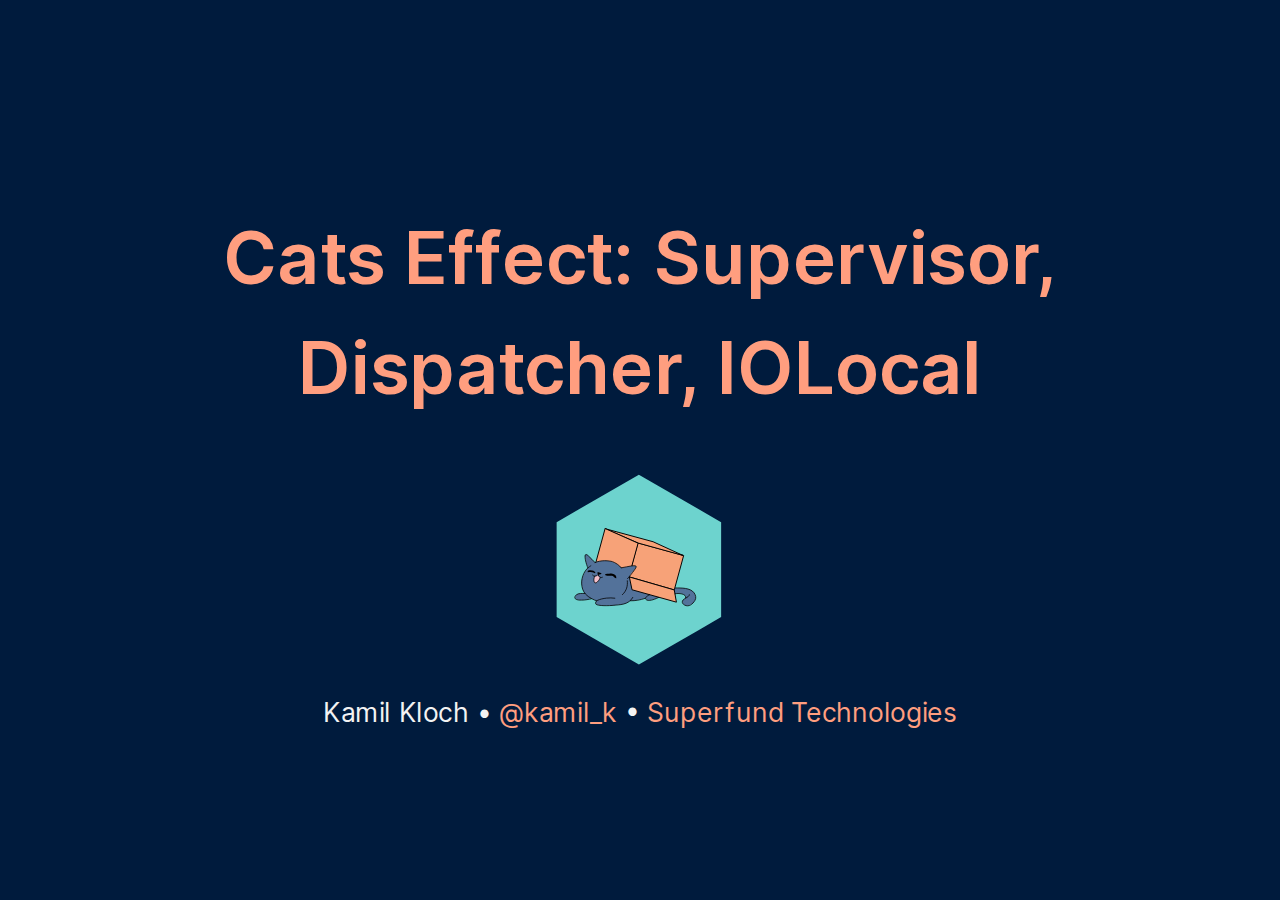
==== commit a523638f: "Updated cats-effect-scalar." ====
--- a/cats-effect-scalar/index.html
+++ b/cats-effect-scalar/index.html
@@ -20,21 +20,32 @@
 Kamil Kloch • [@kamil_k] • [Superfund Technologies](https://superfund-technologies.com)
 
 ???
-Hello, very happy to be here, in person not over a Zoom call
-Also honored, to have this opportunity to talk to @Scalar - a very fine Scala event 
-SoftwareMill is one of the bright stars on the Scala ecosystem 
-I would like to start 
-- used CE in our company (web backend)
-- came across 'standard' industry questions
-- struggled to find a solution
-- CE and fs2 tight together
-- we will (hopefully) solve the problems, but more importantly,
-  look a bit under the hood of CE internals:
-  - fibers
-  - IOApp
-  - IORuntime
-  - structured concurrency
-  - Local state
+Hello, **thank for having me, happy to be here**. 
+
+It **is no nice** to finally attend a f2f Scala event.
+
+**I want to start by giving some rationale behind this talk.** 
+
+**It goes like this**: In our company we are using Scala on the backend side (http layer).
+
+**In the process of writing the service** we had to solve a couple of "standard" industry tasks, 
+using **CE and fs2**. (btw, I have a feeling the two have almost become inseparable Scala twins -
+you end up sucking in fs2 whenever CE codebase is large enough)
+
+In principle, we were looking for some **recipes** for standard - I would submit to you - tasks, 
+e.g. how to interop callback-base api with fs2 streams.
+
+Cats Effect is an **beautifully designed library** and gives you all the tools to solve those tasks,
+but the **journey** to actually solve the tasks is **not too obvious**, especially, when you start off. 
+
+You could argue that a ZIO approach with **batteries included** is the right one, but it is my **firm belief**
+that such an approach may oftentimes **hit you back in the long run** and actually make you a worse programmer - 
+it is only a matter of time the **easy path is not enough anymore** and then you are stuck, because you end up 
+in a situation when you **lack any deeper understanding** of the **core principles** and building blocks
+**underpinning the effect system library** 
+
+So here is the **plan**
+
 <!-- &*&*&*&*&*&*&*&*&*&*&*&*&*&*&*&*&*&*&*&*&*&*&*&*&*&*&*&*&*&*&*&*&*&*&*&*&*&*&*&*&*&*&*&*&*&*&*&*&*&*&*&*&*&*&*  -->
 ---
 ##Plan of the talk
@@ -42,25 +53,45 @@
    - implement an imperative resource-safe web socket client
    - wrap asynchronous callbacks into an [fs2] Stream
    - enrich logging with (scoped) contextual data
+???
+1. problems you are likely to encounter yourself
+
+2. Use problems as  an excuse to dwelve into CE
+- fibers
+- structured concurrency
+- IORuntime
+- IOApp
+- local state  
 --
 
-2. Diverge into Cats-Effect internals:
-   - fibers
-   - structured concurrency
-   - IORuntime
-   - IOApp
-   - local state
+2. Diverge into Cats-Effect internals
+   
 --
-
+    
 3. Propose 3 recipes using [Supervisor][supervisor], [Dispatcher][dispatcher] and [IOLocal][io-local]
+???
+
 <!-- &*&*&*&*&*&*&*&*&*&*&*&*&*&*&*&*&*&*&*&*&*&*&*&*&*&*&*&*&*&*&*&*&*&*&*&*&*&*&*&*&*&*&*&*&*&*&*&*&*&*&*&*&*&*&*  -->
 ---
 ##Cats Effect Recipes 🍲
 <img src="img/cats-effect-recipes.jpg" width="100%">
+???
+Speaking about recipies...
+
+It looks that developers **are looking for them**
+
+**Recent addition to CE web site**
+
+It's called recipies :)
+
+WIP
+
+Encouraged to **contribute in 2 ways**:
 --
 
 - Propose an idea for a recipe: [issues/3439](https://github.com/typelevel/cats-effect/issues/3439)
 - Write a recipe yourself! 💪 🍲
+
 <!-- &*&*&*&*&*&*&*&*&*&*&*&*&*&*&*&*&*&*&*&*&*&*&*&*&*&*&*&*&*&*&*&*&*&*&*&*&*&*&*&*&*&*&*&*&*&*&*&*&*&*&*&*&*&*&*  -->    
 ---
 ##mdoc setup
@@ -81,6 +112,19 @@
 // custom `log.infoConsole` for mdoc reasons
 import MdocConsoleLoggerWorkaround._
 ```
+???
+Before we get started **one more preparation slide**
+
+**setup code snippets**
+
+mostly **compiled and run using mdoc**, amazing tool BTW
+
+there are **probably too many code snippets**
+
+I do **not expect you to ingest all** of them
+
+treat them as a **poor man's live coding session**
+ 
 <!-- &*&*&*&*&*&*&*&*&*&*&*&*&*&*&*&*&*&*&*&*&*&*&*&*&*&*&*&*&*&*&*&*&*&*&*&*&*&*&*&*&*&*&*&*&*&*&*&*&*&*&*&*&*&*&*  -->
 ---
 ##Task 1:  Web Socket client
@@ -99,6 +143,14 @@
   client.sendMessage("Hello, Scalar 2023!")
 }
 ```
+???
+Let's **formulate the tasks**
+
+**want to build a resource-safe** ws client
+
+ws connection **modeled by an fs2 stream**
+
+Simplified API looks as follows:
 <!-- &*&*&*&*&*&*&*&*&*&*&*&*&*&*&*&*&*&*&*&*&*&*&*&*&*&*&*&*&*&*&*&*&*&*&*&*&*&*&*&*&*&*&*&*&*&*&*&*&*&*&*&*&*&*&*  -->
 ---
 ##Task 1:  Web Socket client
@@ -117,6 +169,9 @@
   client.sendMessage("Hello, Scalar 2023!")
 }
 ```
+???
+trait which **exposes one method** to send the data
+
 <!-- &*&*&*&*&*&*&*&*&*&*&*&*&*&*&*&*&*&*&*&*&*&*&*&*&*&*&*&*&*&*&*&*&*&*&*&*&*&*&*&*&*&*&*&*&*&*&*&*&*&*&*&*&*&*&*  -->
 ---
 ##Task 1:  Web Socket client
@@ -135,6 +190,11 @@
   client.sendMessage("Hello, Scalar 2023!")
 }
 ```
+
+???
+
+ws client is **meant to be wrapped in a Resource** - this is **how we achieve** resource safety
+
 <!-- &*&*&*&*&*&*&*&*&*&*&*&*&*&*&*&*&*&*&*&*&*&*&*&*&*&*&*&*&*&*&*&*&*&*&*&*&*&*&*&*&*&*&*&*&*&*&*&*&*&*&*&*&*&*&*  -->
 ---
 ##Task 1:  Web Socket client
@@ -153,6 +213,10 @@
 * client.sendMessage("Hello, Scalar 2023!")
 *}
 ```
+???
+this is **how we would use it**: open the resource which would set up the underlying WS connection
+
+on **closing** the resource **WS** would be **shut down**
 <!-- &*&*&*&*&*&*&*&*&*&*&*&*&*&*&*&*&*&*&*&*&*&*&*&*&*&*&*&*&*&*&*&*&*&*&*&*&*&*&*&*&*&*&*&*&*&*&*&*&*&*&*&*&*&*&*  -->
 ---
 ##Task 2: fs2 Stream from callbacks
@@ -162,7 +226,14 @@
   - make it lightweight for the thread invoking the callbacks
 
 ???
-this fs2 stream is actually the sending side of a web socket connection
+that is a common one I believe
+
+**translate a callback-based** API into a **fs2 stream**
+
+this fs2 stream is actually the **sending side of a web socket connection**
+
+**additional constraints: preserve ordering, lightweight **
+      
 --
 
 ```scala
@@ -178,12 +249,33 @@
   }
 }
 ```
+
+???
+
+API: **one callback method**
+
+enqueue - **effectful event**
+
 <!-- &*&*&*&*&*&*&*&*&*&*&*&*&*&*&*&*&*&*&*&*&*&*&*&*&*&*&*&*&*&*&*&*&*&*&*&*&*&*&*&*&*&*&*&*&*&*&*&*&*&*&*&*&*&*&*  -->
 ---
 ##Task 3: Contextual logging
 Enrich log messages with contextual data (e.g. correlation id).  
 (Think tracing, but in logs)
 
+???
+**correlation id if you may**
+
+think **tracing for logs**
+
+logging is a **surprisingly comprehensive/complex ** topic
+
+rabbit hole goes surprisingly deep, but **let's not diverge**
+
+here are **alive libs** for **contextual logging** in Scala:
+
+**quite a lot**
+
+**everybody sooner or later** seems to write a **JSON** or **logging** library :)
 --
 
 Logging libraries for Scala with contextual logging:
@@ -195,63 +287,86 @@
  - [scribe](https://github.com/outr/scribe)
  - [woof](https://github.com/lego/woof)
 
+???
+**Some are effectful** - Odin, log4cats, woof
+
 --
 
 Recommended reading: [why-i-wrote-a-logging-library](https://tersesystems.com/blog/2020/05/26/why-i-wrote-a-logging-library/)
 <!-- &*&*&*&*&*&*&*&*&*&*&*&*&*&*&*&*&*&*&*&*&*&*&*&*&*&*&*&*&*&*&*&*&*&*&*&*&*&*&*&*&*&*&*&*&*&*&*&*&*&*&*&*&*&*&*  -->
 ---
 ##Tasks - revisited.super[CE3]
-1. Web socket client: how to manage the (non-standard) lifecycle of a [fiber]?
-2. [fs2] Stream from callbacks: how to safely and efficiently run `IO` from within unsafe code?
-3. Contextual logging: how to propagate data across a forked [fiber]?
-
-???
-1. non-standard - e.g. beyond the scope of a function
+1. How to manage the (non-standard) lifecycle of a [fiber]?
+2. How to safely and efficiently run `IO` from within unsafe code?
+3. How to propagate data across a forked [fiber]?
+
+???
+Let's **revise** the 3 tasks
+
+**and put them into CE context** 
+
+1. ws client - **non-standard lifecycle** of a **fiber** - e.g. **beyond the scope of another fiber**
+2. **run** IO from within **impure code**
+3. **propagate** data across **the boundary** of a **forked fiber**
+
+**Fiber** here, **fiber** there, **let's talk** about fibers.
+ 
 <!-- &*&*&*&*&*&*&*&*&*&*&*&*&*&*&*&*&*&*&*&*&*&*&*&*&*&*&*&*&*&*&*&*&*&*&*&*&*&*&*&*&*&*&*&*&*&*&*&*&*&*&*&*&*&*&*  -->
 ---
 ##Fibers
-[Fibers][fiber] are *the* fundamental abstraction in Cats Effect. All effects in IO are executed by some fiber.
-
---
-
-
-Compared to operating system threads, fibers:
- - are *very* lightweight (~150 bytes)
- - scale indefinitely (with memory being the limiting factor)
-   - (performance may actually *increase* with the number of fibers!)
- - can be created and started extremely fast
- - are strongly typed
- - support asynchronous callbacks
- - can be safely, efficiently and reliably canceled at any point in time
-   - cancelation can be suppressed within scoped regions
- - support resource handling
-???
-
-- managed by the application runtime - __semantic__ sequentiality, as opposed to __strict__ sequentiality in threads
-- Threads are scarce — Threads on the JVM map to the operating system level threads - upper bound
-- thread stop operation has been deprecated.
-- context switching: from Daniel's talk - page faults account for 30% of total runtime of the application
-- composability — not typed, no return type.
-
-The asynchronous support in particular has profound effects, since it means that any individual "step" of a fiber
-(much like a statement in a thread) may be either synchronous in that it runs until it produces a value or errors,
-or asynchronous in that it registers a callback which may be externally invoked at some later point,
-and there is no fundamental difference between these steps: they're just part of the fiber.
-This means that it is just as easy to define business logic which weaves through asynchronous,
-callback-oriented actions as it is to define the same logic in terms of classically blocking control flows.
-
-resources gracefully released as early as possible within an application.
-First off, is cooperative. When one fiber calls cancel on another fiber, it is effectively a request to the target fiber.
-If the target fiber is unable to cancel at that moment for any reason, the canceling fiber asynchronously waits
-for cancelation to become possible. Once cancelation starts, the target fiber will run all of its finalizers
-(usually used to release resources such as file handles) before yielding control back to the canceler.
-Conversely, interrupt always returns immediately, even if the target Thread has not actually been interrupted.
-
-If a fiber is performing a series of actions which must be executed atomically (i.e. either all actions execute,
-or none of them do), it can use the IO.uncancelable method to mask the cancelation signal within the scope,
-ensuring that cancelation is deferred until the fiber has completed its critical section. This is commonly used
-in conjunction with compound resource acquisition, where a scarce resource might leak if the fiber were to be canceled
-"in the middle". This differs considerably from Thread#interrupt, which cannot be suppressed.
+[Fibers][fiber] are *the* fundamental abstraction in Cats Effect. 
+
+All effects in IO are executed by some fiber.
+
+???
+
+You are probably very well aware, **the fundamental abstraction** in CE
+
+**They are everywhere**
+
+**all effects** in IO **are executed by some fiber**
+
+But **how do they differ** from threads?
+
+**here's a comparison**
+
+<!--Compared to operating system threads, fibers:-->
+<!-- - are *very* lightweight (~150 bytes)-->
+<!-- - scale indefinitely (with memory being the limiting factor)-->
+<!--   - (performance may actually *increase* with the number of fibers!)-->
+<!-- - can be created and started extremely fast-->
+<!-- - are strongly typed-->
+<!-- - support asynchronous callbacks-->
+<!-- - can be safely, efficiently and reliably canceled at any point in time-->
+<!--   - cancelation can be suppressed within scoped regions-->
+<!-- - support resource handling-->
+<!--???-->
+
+<!-- - managed by the application runtime - __semantic__ sequentiality, as opposed to __strict__ sequentiality in threads-->
+<!-- - Threads are scarce — Threads on the JVM map to the operating system level threads - upper bound-->
+<!-- - thread stop operation has been deprecated.-->
+<!-- - context switching: from Daniel's talk - page faults account for 30% of total runtime of the application-->
+<!-- - composability — not typed, no return type.-->
+
+<!--The asynchronous support in particular has profound effects, since it means that any individual "step" of a fiber-->
+<!--(much like a statement in a thread) may be either synchronous in that it runs until it produces a value or errors,-->
+<!--or asynchronous in that it registers a callback which may be externally invoked at some later point,-->
+<!--and there is no fundamental difference between these steps: they're just part of the fiber.-->
+<!--This means that it is just as easy to define business logic which weaves through asynchronous,-->
+<!--callback-oriented actions as it is to define the same logic in terms of classically blocking control flows.-->
+
+<!--resources gracefully released as early as possible within an application.-->
+<!--First off, is cooperative. When one fiber calls cancel on another fiber, it is effectively a request to the target fiber.-->
+<!--If the target fiber is unable to cancel at that moment for any reason, the canceling fiber asynchronously waits-->
+<!--for cancelation to become possible. Once cancelation starts, the target fiber will run all of its finalizers-->
+<!--(usually used to release resources such as file handles) before yielding control back to the canceler.-->
+<!--Conversely, interrupt always returns immediately, even if the target Thread has not actually been interrupted.-->
+
+<!--If a fiber is performing a series of actions which must be executed atomically (i.e. either all actions execute,-->
+<!--or none of them do), it can use the IO.uncancelable method to mask the cancelation signal within the scope,-->
+<!--ensuring that cancelation is deferred until the fiber has completed its critical section. This is commonly used-->
+<!--in conjunction with compound resource acquisition, where a scarce resource might leak if the fiber were to be canceled-->
+<!--"in the middle". This differs considerably from Thread#interrupt, which cannot be suppressed.-->
 
 <!-- &*&*&*&*&*&*&*&*&*&*&*&*&*&*&*&*&*&*&*&*&*&*&*&*&*&*&*&*&*&*&*&*&*&*&*&*&*&*&*&*&*&*&*&*&*&*&*&*&*&*&*&*&*&*&*  -->
 ---
@@ -305,26 +420,60 @@
 
 <sup>*</sup>with a clever IORuntime
 
+???
+**By no means** a deep comparison - **view from 10km** off the ground  
+
+**avail**, **cost of creation**: lightweight (150 bytes), **little overhead on creation**, 
+thread - **way more expensive to create**, fibers easily **scale to millions**,  **Threads are scarce** — map to **operating system level threads** - upper bound, 
+
+**performance**: **modern applications - http - highly concurrent** beasts, Java world: **request -> fork() -> response**, **scale badly for threads**,
+fibers - **perf may increase**, fiber affinity, **Work Stealing Compute Pool** based on **tokio scheduler** from Rust
+
+**it goes worse for threads:**
+
+**context switching**: **ubiquitous** for concurrent apps - **page faults** account for **30% of total runtime** of the application
+
+**multitasking**: fibers - **co-operative** via **yield**, threads - **pre-emptive, forcibly suspended**, managed on the **OS level.**
+
+**interruption**: - **basically no such thing** as safe interruption **thread stop** operation has been **deprecated**. 
+**inherently unsafe**, fiber interruption -  **safe** and **efficient**
+
+**composability** — **no return type**, fibers - **compose beautifully**, sequentiality for fibers is **semantic, on the application level**,
+as opposed to __strict__ sequentiality in threads - you **glue your code with ;** and **there is nothing you can do later** with it
+
+**one more thing**:
+
+**async support**: **built into fibers** -- profound - **no difference composing sync and async**
+
+
+
 <!-- &*&*&*&*&*&*&*&*&*&*&*&*&*&*&*&*&*&*&*&*&*&*&*&*&*&*&*&*&*&*&*&*&*&*&*&*&*&*&*&*&*&*&*&*&*&*&*&*&*&*&*&*&*&*&*  -->
 ---
 ##Run your IOs from within IOApp 
 IOApp is the primary entry point to a Cats Effect application
 - takes care of properly setting up `IORuntime`
-- optimizes for an application fully contained within the `run` method.
-- sets up [starvation checking](https://typelevel.org/cats-effect/docs/core/starvation-and-tuning)
-  and [fiber dumps](https://typelevel.org/cats-effect/docs/core/fiber-dumps)
+- .green[optimizes for an application fully contained within the `run` method]
+- .green[sets up [starvation checking](https://typelevel.org/cats-effect/docs/core/starvation-and-tuning) and [fiber dumps](https://typelevel.org/cats-effect/docs/core/fiber-dumps)]
 - translates SIGTERM to IO cancelation - `.unsafeRun()` does not
 - fatal exceptions more likely to be captured and logged before terminating
 - handles  `run / fork := true` and `run / fork := false` in sbt
 
+???
+
+**how do you run your fibers?**
+
+remember **just 2 things**, the rest is for **the record** 
+
 <!-- &*&*&*&*&*&*&*&*&*&*&*&*&*&*&*&*&*&*&*&*&*&*&*&*&*&*&*&*&*&*&*&*&*&*&*&*&*&*&*&*&*&*&*&*&*&*&*&*&*&*&*&*&*&*&*  -->
 ---
 ##Fibers are low-level 🧨
-```scala
-def ioNever = IO.never.as(1).onCancel(IO.println("canceled"))
-def ioError = IO.raiseError(new Exception).as(1)
-
-def fiberSum = for {
+
+
+```scala
+*val ioNever = IO.never.as(1).onCancel(IO.println("canceled"))
+*val ioError = IO.raiseError(new Exception).as(1)
+
+val fiberSum = for {
    f1 <- ioError.start
    f2 <- ioNever.start
    x <- f1.joinWithNever
@@ -333,69 +482,182 @@
 
 // 🧨🧨🧨 leaking fiber!
 fiberSum.attempt.yolo()
+
+(ioError, ioNever).parMapN(_ + _).attempt.yolo()
+```
+
+???
+
+You probably all know this very well, but as a reminder:
+
+<!-- &*&*&*&*&*&*&*&*&*&*&*&*&*&*&*&*&*&*&*&*&*&*&*&*&*&*&*&*&*&*&*&*&*&*&*&*&*&*&*&*&*&*&*&*&*&*&*&*&*&*&*&*&*&*&*  -->
+---
+##Fibers are low-level 🧨
+
+```scala
+val ioNever = IO.never.as(1).onCancel(IO.println("canceled"))
+val ioError = IO.raiseError(new Exception).as(1)
+
+val fiberSum = for {
+*  f1 <- ioError.start
+*  f2 <- ioNever.start
+*  x <- f1.joinWithNever
+*  y <- f2.joinWithNever
+} yield x + y
+
+// 🧨🧨🧨 leaking fiber!
+fiberSum.attempt.yolo()
+
+(ioError, ioNever).parMapN(_ + _).attempt.yolo()
+```
+   
+Concurrently start two effects, combine the results    
+
+<!-- &*&*&*&*&*&*&*&*&*&*&*&*&*&*&*&*&*&*&*&*&*&*&*&*&*&*&*&*&*&*&*&*&*&*&*&*&*&*&*&*&*&*&*&*&*&*&*&*&*&*&*&*&*&*&*  -->
+---
+##Fibers are low-level 🧨
+
+.code-red[
+```scala
+val ioNever = IO.never.as(1).onCancel(IO.println("canceled"))
+val ioError = IO.raiseError(new Exception).as(1)
+
+val fiberSum = for {
+   f1 <- ioError.start
+   f2 <- ioNever.start
+   x <- f1.joinWithNever
+   y <- f2.joinWithNever
+} yield x + y
+
+// 🧨🧨🧨 leaking fiber!
+*fiberSum.attempt.yolo()
 // res1: Either[Throwable, Int] = Left(value = java.lang.Exception)
 
 (ioError, ioNever).parMapN(_ + _).attempt.yolo()
 // canceled
 // res2: Either[Throwable, Int] = Left(value = java.lang.Exception)
 ```
+]
+
+???
+
+ioNever is a **leaking fiber**
+
+<!-- &*&*&*&*&*&*&*&*&*&*&*&*&*&*&*&*&*&*&*&*&*&*&*&*&*&*&*&*&*&*&*&*&*&*&*&*&*&*&*&*&*&*&*&*&*&*&*&*&*&*&*&*&*&*&*  -->
+---
+##Fibers are low-level 🧨
+
+.diff-add[
+```scala
+val ioNever = IO.never.as(1).onCancel(IO.println("canceled"))
+val ioError = IO.raiseError(new Exception).as(1)
+
+val fiberSum = for {
+   f1 <- ioError.start
+   f2 <- ioNever.start
+   x <- f1.joinWithNever
+   y <- f2.joinWithNever
+} yield x + y
+
+// 🧨🧨🧨 leaking fiber!
+fiberSum.attempt.yolo()
+// res1: Either[Throwable, Int] = Left(value = java.lang.Exception)
+
+*(ioError, ioNever).parMapN(_ + _).attempt.yolo()
+// canceled
+// res2: Either[Throwable, Int] = Left(value = java.lang.Exception)
+```
+]
+
+???
+
+Here is a **proper way** - high-level **parMapN** combinator
+
+as you see, ioNever gets **canceled**, as you would exepect
+
+So, **what is the difference**?
+
 <!-- &*&*&*&*&*&*&*&*&*&*&*&*&*&*&*&*&*&*&*&*&*&*&*&*&*&*&*&*&*&*&*&*&*&*&*&*&*&*&*&*&*&*&*&*&*&*&*&*&*&*&*&*&*&*&*  -->
 ---
 ##Structured Concurrency
 
-Concurrency is [structured](https://typelevel.org/cats-effect/docs/concepts#structured-concurrency)
-when the syntactic code structure bounds the lifetime of threads (fibers).
-???
-When new threads (fibers) are spawned within a syntactic block, we can be sure that
-these threads (fibers) are terminated when executing the block ends.
-
-With fibers, we can have hundreds of thousands and even millions of fibers that are started and working together.
-So we can reach a very massive concurrency with fibers. Now how can we manage all these fibers? Some of them
-are top-level fibers and some others are forked and become children of their parents. How can we manage their scopes,
-how to keep track of all fibers, and prevent them to leak? What happens to the execution of a child fiber
-if its parent execution is interrupted?
---
-
- - We can statically reason about the lifetimes of children fibers just by looking at the code.
- - We don't need to insert complicated logic to keep track of all the child fibers and manually shut them down.
---
-
-
-Cats Effect *encourages* [structured concurrency](https://typelevel.org/cats-effect/docs/concepts#structured-concurrency),
-provides a large number of flexible tools for achieving it, but it does not *prevent*
-unstructured concurrent compositions such as `start`.
-???
-compare to ZIO: The way ZIO's structured concurrency works is that the child fibers are scoped to their parent fibers
-which means that when the parent effect finishes execution, then all childs' effects will be automatically interrupted.
+.font-large[.text-center[
+Concurrency is [structured](https://typelevel.org/cats-effect/docs/concepts#structured-concurrency) 
+when the syntactic code structure bounds the lifetime of threads (fibers)
+]]
+???
+**We already saw this very definition during Adam's talk**
+      
+We can **statically reason** about the **lifetimes** of children fibers just by **looking at the code**
+      
+**no complicated logic** to keep **track of all the child fibers** and manually shut them down.
+      
+Cats Effect **encourages** [structured concurrency](https://typelevel.org/cats-effect/docs/concepts#structured-concurrency),
+provides a large number of **flexible tools** for achieving it, **but it does not prevent**
+unstructured concurrent compositions **such as start**.
+
+Let's quickly review some **code examples** which are **structurally concurrent**
 
 <!-- &*&*&*&*&*&*&*&*&*&*&*&*&*&*&*&*&*&*&*&*&*&*&*&*&*&*&*&*&*&*&*&*&*&*&*&*&*&*&*&*&*&*&*&*&*&*&*&*&*&*&*&*&*&*&*  -->
 ---
 ## Concurrency - high level combinators
-Concurrently execute both effects, return the winner, cancel the loser
 ```scala
 IO.race(IO(1), ioNever).yolo()
 // canceled
 // res3: Either[Int, Int] = Left(value = 1)
 ```
+
+???
+
+Examples of high-level combinators
+
+Concurrently race both effects, return the winner, cancel the loser
+
 <!-- &*&*&*&*&*&*&*&*&*&*&*&*&*&*&*&*&*&*&*&*&*&*&*&*&*&*&*&*&*&*&*&*&*&*&*&*&*&*&*&*&*&*&*&*&*&*&*&*&*&*&*&*&*&*&*  -->
 ---
 ## Concurrency - high level combinators.super[2]
-Concurrently execute all effects, collect all results,
-if any effect being parallelized fails, cancel the rest
-
-```scala
-List(IO(1), IO(2)).parSequence.yolo()
+
+
+```scala
+*List(IO(1), IO(2)).parSequence.yolo()
 // res4: List[Int] = List(1, 2)
 
 List(ioNever, ioError).parSequence.attempt.yolo()
 // canceled
 // res5: Either[Throwable, List[Int]] = Left(value = java.lang.Exception)
 ```
+???
+Here is another one:
+
+Concurrently execute all effects, **collect all results**,
+if any effect being parallelized fails, **cancel the rest**
+      
+<!-- &*&*&*&*&*&*&*&*&*&*&*&*&*&*&*&*&*&*&*&*&*&*&*&*&*&*&*&*&*&*&*&*&*&*&*&*&*&*&*&*&*&*&*&*&*&*&*&*&*&*&*&*&*&*&*  -->
+---
+## Concurrency - high level combinators.super[2]
+
+```scala
+List(IO(1), IO(2)).parSequence.yolo()
+// res4: List[Int] = List(1, 2)
+
+*List(ioNever, ioError).parSequence.attempt.yolo()
+// canceled
+// res5: Either[Throwable, List[Int]] = Left(value = java.lang.Exception)
+```
+???
+Here is another one:
+
+Concurrently execute all effects, **collect all results**,
+if any effect being parallelized fails, **cancel the rest**
+
+Sometimes, though,  **it is not enough**
+
 <!-- &*&*&*&*&*&*&*&*&*&*&*&*&*&*&*&*&*&*&*&*&*&*&*&*&*&*&*&*&*&*&*&*&*&*&*&*&*&*&*&*&*&*&*&*&*&*&*&*&*&*&*&*&*&*&*  -->
 ---
 ##When `.parMapN` does not suffice
+.text-center[.font-large[
 [Supervisor][supervisor] manages the lifecycle of all fibers that are started via its interface.
-Enables to start a fiber in a *fire-and-forget* manner.
+]]
 
 ```scala
 trait Supervisor {
@@ -403,13 +665,32 @@
 }
 ```
 ???
-same signature as `Fiber#start`
-
-Supervisor: fire-and-forget: "I can complete the current task regardless of the completion of the spawned task"
-
---
-
-Creating a Supervisor:
+**Enter Supervisor**
+
+Enables to **start a fiber** in a **fire-and-forget** manner.
+
+Supervisor: fire-and-forget: **I can complete the current task regardless of the completion of the spawned task**
+
+<!-- &*&*&*&*&*&*&*&*&*&*&*&*&*&*&*&*&*&*&*&*&*&*&*&*&*&*&*&*&*&*&*&*&*&*&*&*&*&*&*&*&*&*&*&*&*&*&*&*&*&*&*&*&*&*&*  -->
+---
+##When `.parMapN` does not suffice
+.text-center[.font-large[
+[Supervisor][supervisor] manages the lifecycle of all fibers that are started via its interface.
+]]
+
+```scala
+trait Supervisor {
+* def supervise[A](fa: IO[A]): IO[Fiber[IO, Throwable, A]]
+}
+```
+???
+
+interface: easy enough: **one method**, looks exactly like  **Fiber#start**
+
+<!-- &*&*&*&*&*&*&*&*&*&*&*&*&*&*&*&*&*&*&*&*&*&*&*&*&*&*&*&*&*&*&*&*&*&*&*&*&*&*&*&*&*&*&*&*&*&*&*&*&*&*&*&*&*&*&*  -->
+---
+##Creating a Supervisor
+
 ```scala
 object Supervisor {
   def apply(`await`: Boolean): Resource[IO, Supervisor[IO]]
@@ -419,11 +700,16 @@
 - wait for all supervised fibers to complete, or
 - cancel any remaining active fibers
 ???
-The supervisor is managed by a singular fiber to which the lifecycles of all spawned fibers are bound.
-
-Whereas cats.effect.kernel.GenSpawn.background links the lifecycle of the spawned fiber to the calling fiber,
-starting a fiber via a Supervisor links the lifecycle of the spawned fiber to the supervisor fiber.
-This is useful when the scope of some fiber must survive the spawner, but should still be confined within some "larger" scope.
+
+2 flavors: **wait** for all supervised fibers **to complete**, or **cancel** any remaining active fibers
+
+**Let's look how it works:**
+
+<!--The supervisor is managed by a singular fiber to which the lifecycles of all spawned fibers are bound.-->
+
+<!--Whereas cats.effect.kernel.GenSpawn.background links the lifecycle of the spawned fiber to the calling fiber,-->
+<!--starting a fiber via a Supervisor links the lifecycle of the spawned fiber to the supervisor fiber.-->
+<!--This is useful when the scope of some fiber must survive the spawner, but should still be confined within some "larger" scope.-->
 
 <!-- &*&*&*&*&*&*&*&*&*&*&*&*&*&*&*&*&*&*&*&*&*&*&*&*&*&*&*&*&*&*&*&*&*&*&*&*&*&*&*&*&*&*&*&*&*&*&*&*&*&*&*&*&*&*&*  -->
 ---
@@ -442,13 +728,38 @@
     _ <- IO.sleep(100.millis)
   } yield()
 }.yolo()
-// =&=&=&=&=&&=&=&==&=&&=&=&==&=&=&
-// Canceled [=]
-// Canceled [&]
-```
-???
-`printForever('&').void.supervise(supervisor)` because `Fiber` is invariant
-
+```
+
+Print out characters indefinitely
+
+???
+IO which **prints out** characters **indefinitely**
+
+<!-- &*&*&*&*&*&*&*&*&*&*&*&*&*&*&*&*&*&*&*&*&*&*&*&*&*&*&*&*&*&*&*&*&*&*&*&*&*&*&*&*&*&*&*&*&*&*&*&*&*&*&*&*&*&*&*  -->
+---
+##Supervisor (await = false)
+
+```scala
+def printForever(c: Char): IO[Nothing] =
+  IO.print(c).delayBy(5.millis).foreverM
+    .onCancel(IO.print(s"\nCanceled [$c]"))
+
+*Supervisor[IO](await = false).use { supervisor =>
+  for {
+    _ <- printForever('&').void.supervise(supervisor)
+    _ <- printForever('=').void.supervise(supervisor)
+    _ <- ioError.supervise(supervisor)
+    _ <- IO.sleep(100.millis)
+  } yield()
+}.yolo()
+```
+      
+Create a [Supervisor][supervisor] scope 
+
+???
+
+This is an **important one**: create a Supervisor **scope**    
+      
 <!-- &*&*&*&*&*&*&*&*&*&*&*&*&*&*&*&*&*&*&*&*&*&*&*&*&*&*&*&*&*&*&*&*&*&*&*&*&*&*&*&*&*&*&*&*&*&*&*&*&*&*&*&*&*&*&*  -->
 ---
 ##Supervisor (await = false)
@@ -466,10 +777,13 @@
     _ <- IO.sleep(100.millis)
   } yield()
 }.yolo()
-// =&=&=&=&=&&=&=&==&=&&=&=&==&=&=&
-// Canceled [=]
-// Canceled [&]
-```
+```
+
+Supervise (run in the background) 2 non-terminating effects
+
+???
+
+Supervise (run in the background) 2 non-terminating effects 
 
 <!-- &*&*&*&*&*&*&*&*&*&*&*&*&*&*&*&*&*&*&*&*&*&*&*&*&*&*&*&*&*&*&*&*&*&*&*&*&*&*&*&*&*&*&*&*&*&*&*&*&*&*&*&*&*&*&*  -->
 ---
@@ -488,11 +802,14 @@
     _ <- IO.sleep(100.millis)
   } yield()
 }.yolo()
-// =&=&=&=&=&&=&=&==&=&&=&=&==&=&=&
-// Canceled [=]
-// Canceled [&]
 ```
 ]
+
+Supervise a failing effect, discard the outcome
+
+???
+
+Supervise a 3rd, **failing effect, discard the outcome**
 
 <!-- &*&*&*&*&*&*&*&*&*&*&*&*&*&*&*&*&*&*&*&*&*&*&*&*&*&*&*&*&*&*&*&*&*&*&*&*&*&*&*&*&*&*&*&*&*&*&*&*&*&*&*&*&*&*&*  -->
 ---
@@ -511,10 +828,16 @@
     _ <- IO.sleep(100.millis)
   } yield()
 }.yolo()
-*// =&=&=&=&=&&=&=&==&=&&=&=&==&=&=&
-*// Canceled [=]
-*// Canceled [&]
-```
+// =&&==&&=&=&=&==&=&=&=&=&&=&=&=&=&=
+// Canceled [&]
+// Canceled [=]
+```
+
+???
+
+**2** print forevers have been **printing concurrently for aprox 100ms**, then they have been **canceled**
+
+and we **chose** to **discard** the **failing effect**
     
 <!-- &*&*&*&*&*&*&*&*&*&*&*&x*&*&*&*&*&*&*&*&*&*&*&*&*&*&*&*&*&*&*&*&*&*&*&*&*&*&*&*&*&*&*&*&*&*&*&*&*&*&*&*&*&*&*&*  -->
 ---
@@ -523,6 +846,54 @@
 ```scala
 *def bgTask(s: String): IO[Unit] = IO.println(s"Starting [$s]") >>
 * IO.sleep(100.millis) >> IO.println(s"Finished [$s]")
+
+Supervisor[IO](await = true)
+  .onFinalize(IO.println("Finalized")).use { supervisor =>
+  for {
+    _ <- bgTask("task 1").supervise(supervisor)
+    _ <- bgTask("task 2").supervise(supervisor)
+    _ <- ioError.supervise(supervisor)
+  } yield()
+}.yolo()
+```
+
+Task running for 100ms
+
+???
+
+here we define a **task running** for 100ms  
+ 
+<!-- &*&*&*&*&*&*&*&*&*&*&*&x*&*&*&*&*&*&*&*&*&*&*&*&*&*&*&*&*&*&*&*&*&*&*&*&*&*&*&*&*&*&*&*&*&*&*&*&*&*&*&*&*&*&*&*  -->
+---
+##Supervisor (await = true)
+
+```scala
+def bgTask(s: String): IO[Unit] = IO.println(s"Starting [$s]") >>
+  IO.sleep(100.millis) >> IO.println(s"Finished [$s]")
+
+Supervisor[IO](`await = true`)
+  `.onFinalize(IO.println("Finalized"))`.use { supervisor =>
+  for {
+    _ <- bgTask("task 1").supervise(supervisor)
+    _ <- bgTask("task 2").supervise(supervisor)
+    _ <- ioError.supervise(supervisor)
+  } yield()
+}.yolo()
+```
+
+Create a [Supervisor][supervisor] scope awaiting the results of all supervised fibers
+
+???
+
+Create a **Supervisor scope**, this time **awaiting** the results of all supervised fibers
+
+<!-- &*&*&*&*&*&*&*&*&*&*&*&x*&*&*&*&*&*&*&*&*&*&*&*&*&*&*&*&*&*&*&*&*&*&*&*&*&*&*&*&*&*&*&*&*&*&*&*&*&*&*&*&*&*&*&*  -->
+---
+##Supervisor (await = true)
+
+```scala
+def bgTask(s: String): IO[Unit] = IO.println(s"Starting [$s]") >>
+  IO.sleep(100.millis) >> IO.println(s"Finished [$s]")
 
 Supervisor[IO](await = true)
   .onFinalize(IO.println("Finalized")).use { supervisor =>
@@ -539,51 +910,10 @@
 // Finalized
 ```
 
-<!-- &*&*&*&*&*&*&*&*&*&*&*&x*&*&*&*&*&*&*&*&*&*&*&*&*&*&*&*&*&*&*&*&*&*&*&*&*&*&*&*&*&*&*&*&*&*&*&*&*&*&*&*&*&*&*&*  -->
----
-##Supervisor (await = true)
-
-```scala
-def bgTask(s: String): IO[Unit] = IO.println(s"Starting [$s]") >>
-  IO.sleep(100.millis) >> IO.println(s"Finished [$s]")
-
-Supervisor[IO](`await = true`)
-  `.onFinalize(IO.println("Finalized"))`.use { supervisor =>
-  for {
-    _ <- bgTask("task 1").supervise(supervisor)
-    _ <- bgTask("task 2").supervise(supervisor)
-    _ <- ioError.supervise(supervisor)
-  } yield()
-}.yolo()
-// Starting [task 1]
-// Starting [task 2]
-// Finished [task 1]
-// Finished [task 2]
-// Finalized
-```
-
-<!-- &*&*&*&*&*&*&*&*&*&*&*&x*&*&*&*&*&*&*&*&*&*&*&*&*&*&*&*&*&*&*&*&*&*&*&*&*&*&*&*&*&*&*&*&*&*&*&*&*&*&*&*&*&*&*&*  -->
----
-##Supervisor (await = true)
-
-```scala
-def bgTask(s: String): IO[Unit] = IO.println(s"Starting [$s]") >>
-  IO.sleep(100.millis) >> IO.println(s"Finished [$s]")
-
-Supervisor[IO](await = true)
-  .onFinalize(IO.println("Finalized")).use { supervisor =>
-  for {
-    _ <- bgTask("task 1").supervise(supervisor)
-    _ <- bgTask("task 2").supervise(supervisor)
-    _ <- ioError.supervise(supervisor)
-  } yield()
-}.yolo()
-*// Starting [task 1]
-*// Starting [task 2]
-*// Finished [task 1]
-*// Finished [task 2]
-*// Finalized
-```
+???
+
+Now, equipped with a Supervisor construct **let's revise** the web socket client
+
 <!-- &*&*&*&*&*&*&*&*&*&*&*&*&*&*&*&*&*&*&*&*&*&*&*&*&*&*&*&*&*&*&*&*&*&*&*&*&*&*&*&*&*&*&*&*&*&*&*&*&*&*&*&*&*&*&*  -->
 ---
 ##Web Socket client
@@ -606,7 +936,11 @@
   client.sendMessage("msg1") >> IO.sleep(100.millis)
 }.yolo()
 ```
-    
+???
+
+Reminder: here is our client API
+
+
 <!-- &*&*&*&*&*&*&*&*&*&*&*&*&*&*&*&*&*&*&*&*&*&*&*&*&*&*&*&*&*&*&*&*&*&*&*&*&*&*&*&*&*&*&*&*&*&*&*&*&*&*&*&*&*&*&*  -->
 ---
 ##Web Socket client
@@ -632,6 +966,14 @@
 
 Broker web socket traffic (modeled with an infinite [fs2] Stream) via Queue
 
+???
+
+here we define an IO that **consumes** a Queue and **feeds** its contents into an **infinite fs2 stream**
+
+I think you could an **fs2.concurrent.Channel** instead of a Queue 
+
+this **serves as a mock** of a **live web socket** connection
+
 <!-- &*&*&*&*&*&*&*&*&*&*&*&*&*&*&*&*&*&*&*&*&*&*&*&*&*&*&*&*&*&*&*&*&*&*&*&*&*&*&*&*&*&*&*&*&*&*&*&*&*&*&*&*&*&*&*  -->
 ---
 ##Web Socket client
@@ -657,6 +999,10 @@
 
 Scoped lifecycle
 
+???
+
+**Scoped lifecycle** of the client
+
 <!-- &*&*&*&*&*&*&*&*&*&*&*&*&*&*&*&*&*&*&*&*&*&*&*&*&*&*&*&*&*&*&*&*&*&*&*&*&*&*&*&*&*&*&*&*&*&*&*&*&*&*&*&*&*&*&*  -->
 ---
 ##Web Socket client
@@ -680,7 +1026,11 @@
 }.yolo()
 ```
 
-Create a WebSocketClient instance that offers to the Queue  
+Create the Queue and a WebSocketClient instance that offers to the Queue
+
+???
+
+Create the Queue and WebSocketClient instance **so that sendMessage == queue.offer**  
 
 <!-- &*&*&*&*&*&*&*&*&*&*&*&*&*&*&*&*&*&*&*&*&*&*&*&*&*&*&*&*&*&*&*&*&*&*&*&*&*&*&*&*&*&*&*&*&*&*&*&*&*&*&*&*&*&*&*  -->
 ---
@@ -707,6 +1057,12 @@
 
 Supervise the indefinite background execution of the web socket connection 
 
+???
+
+**Here is the important part:**
+
+**Supervise** the **possibly indefinite** background execution of the web socket connection
+      
 <!-- &*&*&*&*&*&*&*&*&*&*&*&*&*&*&*&*&*&*&*&*&*&*&*&*&*&*&*&*&*&*&*&*&*&*&*&*&*&*&*&*&*&*&*&*&*&*&*&*&*&*&*&*&*&*&*  -->
 ---
 ##Web Socket client
@@ -731,12 +1087,24 @@
 // msg1
 // Canceled
 ```
+
+???
+
+**Create a scoped client**
+
+**send one message**
+
+**wait for 100ms**
+
+**close client scope**
+
+**that's it**, that is an imperative resource-safe web socket client on 1 slide. 
     
 <!-- &*&*&*&*&*&*&*&*&*&*&*&*&*&*&*&*&*&*&*&*&*&*&*&*&*&*&*&*&*&*&*&*&*&*&*&*&*&*&*&*&*&*&*&*&*&*&*&*&*&*&*&*&*&*&*  -->
 ---
 ##fs2 Stream from callbacks 
 ```scala
-trait CallbackAPI { def onMessage(msg: String): Unit }
+*trait CallbackAPI { def onMessage(msg: String): Unit }
 
 @volatile var cb: CallbackAPI = _ => ()
 
@@ -750,9 +1118,16 @@
   Thread.sleep(100); cb.onMessage("Hello")
   Thread.sleep(100); cb.onMessage(" Scalar 2023!")
 } &> s.take(2).foreach(IO.print).compile.drain).yolo()
-// Hello Scalar 2023!
-```
-
+```
+
+???
+
+**Let's move to the second task:** create an fs2 stream from multiple asynchronous callbacks
+
+Here's our callback api
+
+**By the way**, that is **too much code** on a slide, I know, but **for self-defense** that is the **whole working thing** 
+      
 <!-- &*&*&*&*&*&*&*&*&*&*&*&*&*&*&*&*&*&*&*&*&*&*&*&*&*&*&*&*&*&*&*&*&*&*&*&*&*&*&*&*&*&*&*&*&*&*&*&*&*&*&*&*&*&*&*  -->
 ---
 ##fs2 Stream from callbacks 
@@ -771,10 +1146,13 @@
   Thread.sleep(100); cb.onMessage("Hello")
   Thread.sleep(100); cb.onMessage(" Scalar 2023!")
 } &> s.take(2).foreach(IO.print).compile.drain).yolo()
-// Hello Scalar 2023!
-```
-
-Broker [fs2] Stream contents through a queue 
+```
+
+Broker [fs2] Stream contents through a queue
+
+???
+
+Broker [fs2] Stream contents through a queue  
 
 <!-- &*&*&*&*&*&*&*&*&*&*&*&*&*&*&*&*&*&*&*&*&*&*&*&*&*&*&*&*&*&*&*&*&*&*&*&*&*&*&*&*&*&*&*&*&*&*&*&*&*&*&*&*&*&*&*  -->
 ---
@@ -794,10 +1172,15 @@
   Thread.sleep(100); cb.onMessage("Hello")
   Thread.sleep(100); cb.onMessage(" Scalar 2023!")
 } &> s.take(2).foreach(IO.print).compile.drain).yolo()
-// Hello Scalar 2023!
 ```
 
 IO effect `q.offer` is executed from within the callback   
+
+???
+
+**Here is an important part:**
+
+IO effect **q.offer** is executed from within the callback (**unsafeRunSync**)
 
 <!-- &*&*&*&*&*&*&*&*&*&*&*&*&*&*&*&*&*&*&*&*&*&*&*&*&*&*&*&*&*&*&*&*&*&*&*&*&*&*&*&*&*&*&*&*&*&*&*&*&*&*&*&*&*&*&*  -->
 ---
@@ -817,10 +1200,15 @@
 * Thread.sleep(100); cb.onMessage("Hello")
 * Thread.sleep(100); cb.onMessage(" Scalar 2023!")
 *} &> s.take(2).foreach(IO.print).compile.drain).yolo()
-// Hello Scalar 2023!
-```
-
-Concurrently invoke the callback and run the stream for effects
+```
+
+Concurrently invoke the callbacks and run the stream for effects
+
+???
+
+**Here is already an example of the execution**
+
+**Invoke** 2 callbacks and **concurrently** run the stream for effects
 
 <!-- &*&*&*&*&*&*&*&*&*&*&*&*&*&*&*&*&*&*&*&*&*&*&*&*&*&*&*&*&*&*&*&*&*&*&*&*&*&*&*&*&*&*&*&*&*&*&*&*&*&*&*&*&*&*&*  -->
 ---
@@ -833,7 +1221,7 @@
 
 def s: Stream[IO, String] = for {
   q <- Stream.eval(Queue.unbounded[IO, String])
-  _ = cb = msg => q.offer(msg)`.unsafeRunSync()(ioRuntime)`
+  _ = cb = msg => q.offer(msg).`unsafeRunSync()(ioRuntime)`
   s <- Stream.fromQueueUnterminated(q)
 } yield s
 
@@ -844,6 +1232,18 @@
 // Hello Scalar 2023!
 ```
 ]
+
+???
+
+**So it works...**
+
+There is one big **but**, though: **unsafeRunSync**
+      
+And we are being **told over and over** to avoid the **unsafeXXX** methods whenever possible.
+
+**Why?**
+
+**Enter Dispatcher**
     
 <!-- &*&*&*&*&*&*&*&*&*&*&*&*&*&*&*&*&*&*&*&*&*&*&*&*&*&*&*&*&*&*&*&*&*&*&*&*&*&*&*&*&*&*&*&*&*&*&*&*&*&*&*&*&*&*&*  -->
 ---
@@ -861,6 +1261,14 @@
   // ...
 }
 ```
+
+???
+
+**Definition is straightforward**: Allows effectful code to be called within the control flow of impure code.
+
+**And here is part of the interface**: we have **unsafeRunSync** which awaits for the result, and **unsafeRunAndForget** 
+which does **fire-and-forget**
+
 <!-- &*&*&*&*&*&*&*&*&*&*&*&*&*&*&*&*&*&*&*&*&*&*&*&*&*&*&*&*&*&*&*&*&*&*&*&*&*&*&*&*&*&*&*&*&*&*&*&*&*&*&*&*&*&*&*  -->
 ---
 ##Dispatcher.super[2]
@@ -877,6 +1285,16 @@
   def sequential(`await: Boolean`): Resource[IO, Dispatcher[IO]]
 }
 ```
+
+???
+
+**2 flavors**: parallel and sequential
+
+next important remark: **lifecycle** of spawned fibers is managed by **Supervisor** we already know
+
+So all in all the constructors like like this:
+      
+
 <!-- &*&*&*&*&*&*&*&*&*&*&*&*&*&*&*&*&*&*&*&*&*&*&*&*&*&*&*&*&*&*&*&*&*&*&*&*&*&*&*&*&*&*&*&*&*&*&*&*&*&*&*&*&*&*&*  -->    
 ---
 ##Dispatcher.parallel
@@ -892,6 +1310,17 @@
 }.yolo()
 // Hello Scalar 2023!!
 ```
+
+???
+
+**Let's look how it works**
+
+**First**, the **parallel** flavor
+
+Create a **scope** of Dispatcher, just like in case of **Supervisor**
+
+Submit **2 jobs** with **no ordering guarantees**, **await** the results:
+
 <!-- &*&*&*&*&*&*&*&*&*&*&*&*&*&*&*&*&*&*&*&*&*&*&*&*&*&*&*&*&*&*&*&*&*&*&*&*&*&*&*&*&*&*&*&*&*&*&*&*&*&*&*&*&*&*&*  -->
 ---
 ##Dispatcher.sequential
@@ -910,9 +1339,14 @@
   
   IO.unit.delayBy(10.millis)
 }.yolo()
-// Scalar 2023 Hello!!
-// Canceled
-```
+```
+
+???
+
+Now, the **sequential** case and **await = false**
+
+Submit 3 jobs with **strict ordering guarantees**, **do not await** the results,  
+**cancel** outstanding jobs when Dispatcher **shuts down**
 
 <!-- &*&*&*&*&*&*&*&*&*&*&*&*&*&*&*&*&*&*&*&*&*&*&*&*&*&*&*&*&*&*&*&*&*&*&*&*&*&*&*&*&*&*&*&*&*&*&*&*&*&*&*&*&*&*&*  -->
 ---
@@ -931,8 +1365,6 @@
   
   IO.unit.delayBy(10.millis)
 }.yolo()
-// Scalar 2023 Hello!!
-// Canceled
 ```
 <!-- &*&*&*&*&*&*&*&*&*&*&*&*&*&*&*&*&*&*&*&*&*&*&*&*&*&*&*&*&*&*&*&*&*&*&*&*&*&*&*&*&*&*&*&*&*&*&*&*&*&*&*&*&*&*&*  -->
 ---
@@ -954,7 +1386,6 @@
 // Scalar 2023 Hello!!
 // Canceled
 ```
-
 
 <!-- &*&*&*&*&*&*&*&*&*&*&*&*&*&*&*&*&*&*&*&*&*&*&*&*&*&*&*&*&*&*&*&*&*&*&*&*&*&*&*&*&*&*&*&*&*&*&*&*&*&*&*&*&*&*&*  -->
 ---
@@ -995,12 +1426,21 @@
 <sup class="red">2</sup> long-running jobs may starve subsequent jobs  
 <sup>3</sup> common use-case: `Queue#offer`
 
+???
+When to use which?
+
+How do 2 flavors compare?
+      
+for a typical tasks like **queue.offer** or similar - use **sequential** - it is **faster** and gives **ordering**
+guarantees
+
+
 <!-- &*&*&*&*&*&*&*&*&*&*&*&*&*&*&*&*&*&*&*&*&*&*&*&*&*&*&*&*&*&*&*&*&*&*&*&*&*&*&*&*&*&*&*&*&*&*&*&*&*&*&*&*&*&*&*  -->
 ---
 ##Dispatcher > `unsafeRun()`
 
-- much safer - lifecycles are properly scoped (structured concurrency)
-- more efficient: 
+- .green[much safer] - lifecycles are properly scoped (structured concurrency)
+- .green[more efficient] 
   - anything submitted to Dispatcher runs on the CE3 [compute pool][compute-pool],  
     as opposed to starting a new execution chain
   - `unsafeRun` will act as a relocation point for the target runtime 
@@ -1011,16 +1451,34 @@
   - `CancellationException` with unsafeRun
     
 ???
-Dispatcher is basically a handle into the existing runtime, whereas unsafeRun on IO
-has to start an entirely new execution chain (with various associated costs and tradeoffs).
-
-calling unsafeRun on IO basically creates a tiny little island within your application
-even with a shared IORuntime between all of the runtime islands, the integration is not particularly tight
-the implementation makes the assumption that these unsafeRun calls are relatively rare
-and by making that assumption, we're able to improve on the safety and ergonomics of the whole system
-(e.g. by propagating fatal errors back to the calling point)
-using a Dispatcher, you aren't actually really running your IO[A], you're just connecting it to the other IO which was used to create the Dispatcher in the first place, and that IO will run yours
-this is (surprisingly!) a much more efficient thing to do
+How does it compare to **unsafeRun**?
+      
+**Short answer**: it is **almost always** **safer** and **faster**
+
+Here are **other reasons** that I **gathered for posterity**, not important know
+
+**And, most importantly**, 
+
+"every explicit call to an unsafe method increases our blood pressure, so please don't give us strokes"
+ 
+
+<!--Dispatcher is basically a handle into the existing runtime, whereas unsafeRun on IO-->
+<!--has to start an entirely new execution chain (with various associated costs and tradeoffs).-->
+
+<!--calling unsafeRun on IO basically creates a tiny little island within your application-->
+<!--even with a shared IORuntime between all of the runtime islands, the integration is not particularly tight-->
+<!--the implementation makes the assumption that these unsafeRun calls are relatively rare-->
+<!--and by making that assumption, we're able to improve on the safety and ergonomics of the whole system-->
+<!--(e.g. by propagating fatal errors back to the calling point)-->
+<!--using a Dispatcher, you aren't actually really running your IO[A], you're just connecting it to the other IO which was used to create the Dispatcher in the first place, and that IO will run yours-->
+<!--this is (surprisingly!) a much more efficient thing to do-->
+
+<!-- &*&*&*&*&*&*&*&*&*&*&*&*&*&*&*&*&*&*&*&*&*&*&*&*&*&*&*&*&*&*&*&*&*&*&*&*&*&*&*&*&*&*&*&*&*&*&*&*&*&*&*&*&*&*&*  -->
+---
+##Dispatcher > `unsafeRun()`
+.text-center[.font-large[.green["Every explicit call to an unsafe method increases our blood pressure, so please don't give us strokes"]]] 
+
+*Cats Effect Discord channel*
 
 <!-- &*&*&*&*&*&*&*&*&*&*&*&*&*&*&*&*&*&*&*&*&*&*&*&*&*&*&*&*&*&*&*&*&*&*&*&*&*&*&*&*&*&*&*&*&*&*&*&*&*&*&*&*&*&*&*  -->
 ---
@@ -1048,17 +1506,171 @@
 
 Sequential Dispatcher (FIFO ordering), fast execution on the callback thread 
 
+???
+
+Let's **revisit** and **fix** our callback code
+
+**So, here's the only change:**
+
+**Instead** of direct **unsafeRunSync** on the **caller thread**, which **suspends the thread** for the whole time 
+the **queue.offer is being performed**, we **hand over** the work to a **sequential** Dispatcher which is 
+convenietly **hooked to an existing IORuntime** instance and **immediately** 
+regain the thread.  
+
+That's it
+      
+**With those 2 lines** we have gained **speed** and **resource-safety**
+
+<!-- &*&*&*&*&*&*&*&*&*&*&*&*&*&*&*&*&*&*&*&*&*&*&*&*&*&*&*&*&*&*&*&*&*&*&*&*&*&*&*&*&*&*&*&*&*&*&*&*&*&*&*&*&*&*&*  -->
+---
+##Contextual logging
+
+[Scala Logging](https://github.com/lightbend-labs/scala-logging): pass the context around!
+
+```scala
+trait CanLog[A] {
+* def logMessage(originalMsg: String, context: A): String
+}
+
+object Logger {
+  // Additional evidence CanLog[A] is required
+  def takingImplicit[T, A: CanLog]: LoggerTakingImplicit[A] = ???
+}
+``` 
+???
+
+Let's move to **contextual logging**
+
+To make the **implementation concrete**, we will **fix** on one particular library: **scala-logging**  
+
+Scala-logging takes a **straightforward approach** - **pass the context** as an implicit parameter to a logger
+
+**CanLog** capability which tells **you know how to log A** together with an original message 
+
+<!-- &*&*&*&*&*&*&*&*&*&*&*&*&*&*&*&*&*&*&*&*&*&*&*&*&*&*&*&*&*&*&*&*&*&*&*&*&*&*&*&*&*&*&*&*&*&*&*&*&*&*&*&*&*&*&*  -->
+---
+##Contextual logging
+
+[Scala Logging](https://github.com/lightbend-labs/scala-logging): pass the context around!
+
+```scala
+trait CanLog[A] {
+  def logMessage(originalMsg: String, context: A): String
+}
+
+object Logger {
+  // Additional evidence CanLog[A] is required
+* def takingImplicit[T, A: CanLog]: LoggerTakingImplicit[A] = ???
+}
+``` 
+???
+
+And a **LoggerTakingImlicit** constructor which **knows how to log** context A given **CanLog[A]**
+
+That's it
+
+So, how to implement context logging with that?
+      
+<!-- &*&*&*&*&*&*&*&*&*&*&*&*&*&*&*&*&*&*&*&*&*&*&*&*&*&*&*&*&*&*&*&*&*&*&*&*&*&*&*&*&*&*&*&*&*&*&*&*&*&*&*&*&*&*&*  -->
+---
+##Contextual logging - Scala Logging
+
+```scala
+*case class LoggingCtx(fields: Map[String, String]) {
+  def withField(key: String, value: String): LoggingCtx = {
+    copy(fields = this.fields.updated(key, value))
+  }
+}
+object LoggingCtx {
+  def empty: LoggingCtx = LoggingCtx(Map.empty)
+
+  implicit case object CanLogCtx extends CanLog[LoggingCtx] {
+    def logMessage(origMsg: String, ctx: LoggingCtx): String = {
+      val context = ctx.fields.map { case (k, v) => 
+        s"$k=$v" 
+      }.mkString("[", ", ", "]")
+      
+      s"$context $origMsg"
+    }
+  }
+}
+```
+???
+
+Here's our logging context - **fields are key value pairs**
+
+<!-- &*&*&*&*&*&*&*&*&*&*&*&*&*&*&*&*&*&*&*&*&*&*&*&*&*&*&*&*&*&*&*&*&*&*&*&*&*&*&*&*&*&*&*&*&*&*&*&*&*&*&*&*&*&*&*  -->
+---
+##Contextual logging - Scala Logging
+
+```scala
+case class LoggingCtx(fields: Map[String, String]) {
+  def withField(key: String, value: String): LoggingCtx = {
+    copy(fields = this.fields.updated(key, value))
+  }
+}
+object LoggingCtx {
+  def empty: LoggingCtx = LoggingCtx(Map.empty)
+
+* implicit case object CanLogCtx extends CanLog[LoggingCtx] {
+    def logMessage(origMsg: String, ctx: LoggingCtx): String = {
+      val context = ctx.fields.map { case (k, v) => 
+        s"$k=$v" 
+      }.mkString("[", ", ", "]")
+      
+      s"$context $origMsg"
+    }
+  }
+}
+```
+???
+
+Here we define our **CanLog** evidence
+
+It **prepends** key value pairs into the original message
+
+<!-- &*&*&*&*&*&*&*&*&*&*&*&*&*&*&*&*&*&*&*&*&*&*&*&*&*&*&*&*&*&*&*&*&*&*&*&*&*&*&*&*&*&*&*&*&*&*&*&*&*&*&*&*&*&*&*  -->
+---
+##Contextual logging - Scala Logging.super[2]
+```scala
+lazy val log = Logger.takingImplicit[this.type, LoggingCtx]
+    
+implicit lazy val ctx = LoggingCtx.empty.withField("k1", "v1")
+
+log.infoConsole("Impure")
+// INFO  [Thread-2003] r.MdocSession$MdocApp:10 - [k1=v1] Impure
+```
+???
+How do we use it? Here's an example
+
+Create a logger
+
+create implicit context and add a key-value pair
+
+log the message
+
+Now, if we want to use **this technique for a fiber-based code**, we need a **construct** that allows us **bind 
+some value locally to a fiber** and also to **automatically propagate** that value to the **forked fibers**.
+
+And that is **IOLocal**  
 
 <!-- &*&*&*&*&*&*&*&*&*&*&*&*&*&*&*&*&*&*&*&*&*&*&*&*&*&*&*&*&*&*&*&*&*&*&*&*&*&*&*&*&*&*&*&*&*&*&*&*&*&*&*&*&*&*&*  -->
 ---
 ##IOLocal
-[IOLocal][io-local] allows to share context across the scope of a [Fiber][fiber]  
-
-- fiber version of Java's ThreadLocal
-- value bound to an executing fiber
-- different fibers who hold the same `IOLocal[A]` can independently  
-  set and retrieve its value, without collisions.
-
+.text-center[.font-large[
+Enables sharing context across the scope of a [Fiber][fiber]  
+]]
+???
+Think **fiber version** of Java's **ThreadLocal**
+
+value **bound to an executing fiber**
+
+**different fibers** who hold the same IOLocal[A] **can independently  
+  set and retrieve its value, without collisions**.
+  
+The **interface** is **self-explaining**, actually quite similer to CE **Ref**
+
+get, set, getAndSet, update, modify etc
 --
 
 
@@ -1070,6 +1682,7 @@
   // ...
 }
 ```
+
 <!-- &*&*&*&*&*&*&*&*&*&*&*&*&*&*&*&*&*&*&*&*&*&*&*&*&*&*&*&*&*&*&*&*&*&*&*&*&*&*&*&*&*&*&*&*&*&*&*&*&*&*&*&*&*&*&*  -->
 ---
 ##IOLocal.super[2]
@@ -1077,11 +1690,15 @@
 .smaller[   
 ```
 ┌────────────┐               ┌────────────┐               ┌────────────┐
-│  Fiber A   │ update(_ + 1)  │  Fiber A   │ update(_ + 1)  │  Fiber A   │
+│  Fiber A   │ update(_ + 1) │  Fiber A   │ update(_ + 1) │  Fiber A   │
 │ (local 42) │──────────────►│ (local 43) │──────────────►│ (local 44) │
 └────────────┘               └────────────┘               └────────────┘
 ```
 ]
+???
+
+Here is a **visual explanation** of IOLocal properties, **taken from its scaladoc**
+
 <!-- &*&*&*&*&*&*&*&*&*&*&*&*&*&*&*&*&*&*&*&*&*&*&*&*&*&*&*&*&*&*&*&*&*&*&*&*&*&*&*&*&*&*&*&*&*&*&*&*&*&*&*&*&*&*&*  -->    
 ---
 ##IOLocal.super[3]
@@ -1109,11 +1726,11 @@
 .smaller[   
 ```
                       ┌────────────┐               ┌────────────┐
-                 fork │  Fiber B   │ update(_ + 1)  │  Fiber B   │
+                 fork │  Fiber B   │ update(_ + 1) │  Fiber B   │
                ┌─────►│ (local 42) │──────────────►│ (local 43) │
                │      └────────────┘               └────────────┘
 ┌────────────┐─┘                                   ┌────────────┐
-│  Fiber A   │        update(_ - 1)                 │  Fiber A   │
+│  Fiber A   │        update(_ - 1)                │  Fiber A   │
 │ (local 42) │────────────────────────────────────►│ (local 41) │
 └────────────┘─┐                                   └────────────┘
                │      ┌────────────┐               ┌────────────┐
@@ -1122,82 +1739,9 @@
                       └────────────┘               └────────────┘
 ```
 ]
-<!-- &*&*&*&*&*&*&*&*&*&*&*&*&*&*&*&*&*&*&*&*&*&*&*&*&*&*&*&*&*&*&*&*&*&*&*&*&*&*&*&*&*&*&*&*&*&*&*&*&*&*&*&*&*&*&*  -->
----
-##Contextual logging
-
-[Scala Logging](https://github.com/lightbend-labs/scala-logging): pass the context around!
-
-```scala
-trait CanLog[A] {
-  def logMessage(originalMsg: String, context: A): String
-}
-
-object Logger {
-  // Additional evidence CanLog[A] is required
-  def takingImplicit[T, A: CanLog]: LoggerTakingImplicit[A] = ???
-}
-``` 
-<!-- &*&*&*&*&*&*&*&*&*&*&*&*&*&*&*&*&*&*&*&*&*&*&*&*&*&*&*&*&*&*&*&*&*&*&*&*&*&*&*&*&*&*&*&*&*&*&*&*&*&*&*&*&*&*&*  -->
----
-##Contextual logging - Scala Logging
-
-```scala
-*case class LoggingCtx(fields: Map[String, String]) {
-  def withField(key: String, value: String): LoggingCtx = {
-    copy(fields = this.fields.updated(key, value))
-  }
-}
-object LoggingCtx {
-  def empty: LoggingCtx = LoggingCtx(Map.empty)
-
-  implicit case object CanLogCtx extends CanLog[LoggingCtx] {
-    def logMessage(origMsg: String, ctx: LoggingCtx): String = {
-      val context = ctx.fields.map { case (k, v) => 
-        s"$k=$v" 
-      }.mkString("[", ", ", "]")
-      
-      s"$context $origMsg"
-    }
-  }
-}
-```
-<!-- &*&*&*&*&*&*&*&*&*&*&*&*&*&*&*&*&*&*&*&*&*&*&*&*&*&*&*&*&*&*&*&*&*&*&*&*&*&*&*&*&*&*&*&*&*&*&*&*&*&*&*&*&*&*&*  -->
----
-##Contextual logging - Scala Logging
-
-```scala
-case class LoggingCtx(fields: Map[String, String]) {
-  def withField(key: String, value: String): LoggingCtx = {
-    copy(fields = this.fields.updated(key, value))
-  }
-}
-object LoggingCtx {
-  def empty: LoggingCtx = LoggingCtx(Map.empty)
-
-* implicit case object CanLogCtx extends CanLog[LoggingCtx] {
-    def logMessage(origMsg: String, ctx: LoggingCtx): String = {
-      val context = ctx.fields.map { case (k, v) => 
-        s"$k=$v" 
-      }.mkString("[", ", ", "]")
-      
-      s"$context $origMsg"
-    }
-  }
-}
-```
-
-<!-- &*&*&*&*&*&*&*&*&*&*&*&*&*&*&*&*&*&*&*&*&*&*&*&*&*&*&*&*&*&*&*&*&*&*&*&*&*&*&*&*&*&*&*&*&*&*&*&*&*&*&*&*&*&*&*  -->
----
-##Contextual logging - Scala Logging.super[2]
-```scala
-lazy val log = Logger.takingImplicit[this.type, LoggingCtx]
-    
-implicit lazy val ctx = LoggingCtx.empty.withField("k1", "v1")
-
-log.infoConsole("Impure")
-// INFO  [Thread-771] r.MdocSession$MdocApp:10 - [k1=v1] Impure
-```
+???
+And this **semantics** turns out to be **just the right thing** for **fiber-friendly context logging**
+
 <!-- &*&*&*&*&*&*&*&*&*&*&*&*&*&*&*&*&*&*&*&*&*&*&*&*&*&*&*&*&*&*&*&*&*&*&*&*&*&*&*&*&*&*&*&*&*&*&*&*&*&*&*&*&*&*&*  -->
 ---
 ##Lifting the context into IO 
@@ -1205,11 +1749,6 @@
 ```scala
 object LoggingCtx {
 * private val local = IOLocal(empty).unsafeRunSync()(ioRuntime)
-
-  def put(key: String, value: String): IO[Unit] =
-    local.update(_.withField(key, value))
-  
-  def use[A](f: LoggingCtx => IO[A]): IO[A] = local.get.flatMap(f)
 
   def withField(key: String, value: String): 
   Resource[IO, LoggingCtx] =
@@ -1217,10 +1756,17 @@
       val current = prev.withField(key, value)
       Resource.make(set(current).as(current))(_ => set(prev))
     }
+  
+  // ...
 }
 ```
 
 Context is stored in IOLocal
+???
+
+For **IO-friendly** context logging:
+
+We keep our context in **IOLocal**
 
 <!-- &*&*&*&*&*&*&*&*&*&*&*&*&*&*&*&*&*&*&*&*&*&*&*&*&*&*&*&*&*&*&*&*&*&*&*&*&*&*&*&*&*&*&*&*&*&*&*&*&*&*&*&*&*&*&*  -->
 ---
@@ -1228,11 +1774,6 @@
 ```scala
 object LoggingCtx {
   private val local = IOLocal(empty).unsafeRunSync()(ioRuntime)
-
-  def put(key: String, value: String): IO[Unit] =
-    local.update(_.withField(key, value))
-  
-  def use[A](f: LoggingCtx => IO[A]): IO[A] = local.get.flatMap(f)
 
 * def withField(key: String, value: String): 
 * Resource[IO, LoggingCtx] =
@@ -1240,11 +1781,19 @@
       val current = prev.withField(key, value)
       Resource.make(set(current).as(current))(_ => set(prev))
     }
+      
+  // ...    
 }
 ```
 
 Scoped context
 
+???
+
+We skip some helper methods, here is an important one for creating a **scoped context** 
+
+**Let's see how we can use it:**
+
 <!-- &*&*&*&*&*&*&*&*&*&*&*&*&*&*&*&*&*&*&*&*&*&*&*&*&*&*&*&*&*&*&*&*&*&*&*&*&*&*&*&*&*&*&*&*&*&*&*&*&*&*&*&*&*&*&*  -->
 ---
 ##Contextual logging
@@ -1252,22 +1801,17 @@
 ```scala
 lazy val log = Logger.takingImplicit[this.type, LoggingCtx]
 
-def impure(implicit ctx: LoggingCtx): Unit = log.info("Impure")
-
-*def parCtxLog(n: Int) = (1 to n).toList.parTraverse_ { cid =>
-*  LoggingCtx.put("cid", cid.toString) >>
-*     LoggingCtx.use(implicit ctx => IO(log.info(s"$cid"))) }
-
-(LoggingCtx.withField("k1", "v1").use { implicit ctx =>
-  impure
-  parCtxLog(2) >> 
-    LoggingCtx.use { ctx => IO(log.info("Scalar 2023")(ctx)) }
+*(LoggingCtx.withField("k1", "v1").use { implicit ctx =>
+  (1 to 3).toList.parTraverse_ { cid =>
+    LoggingCtx.put("cid", cid.toString) >>
+      LoggingCtx.use(implicit ctx => IO(log.info(s"$cid"))) 
+  }
 } >> 
   LoggingCtx.use(implicit ctx => IO(log.info("Empty")))).yolo()
 ```
-
-Run in parallel *n* fibers, put *cid* into logging context, log the context
-
+???
+Create scoped context with a key value pair
+      
 <!-- &*&*&*&*&*&*&*&*&*&*&*&*&*&*&*&*&*&*&*&*&*&*&*&*&*&*&*&*&*&*&*&*&*&*&*&*&*&*&*&*&*&*&*&*&*&*&*&*&*&*&*&*&*&*&*  -->
 ---
 ##Contextual logging
@@ -1275,21 +1819,18 @@
 ```scala
 lazy val log = Logger.takingImplicit[this.type, LoggingCtx]
 
-def impure(implicit ctx: LoggingCtx): Unit = log.info("Impure")
-
-def parCtxLog(n: Int) = (1 to n).toList.parTraverse_ { cid =>
-    LoggingCtx.put("cid", cid.toString) >>
-      LoggingCtx.use(implicit ctx => IO(log.info(s"$cid"))) }
-
-(`LoggingCtx.withField("k1", "v1")`.use { implicit ctx =>
-  impure
-  parCtxLog(2) >> 
-    LoggingCtx.use { ctx => IO(log.info("Scalar 2023")(ctx)) }
+(LoggingCtx.withField("k1", "v1").use { implicit ctx =>
+* (1 to 3).toList.parTraverse_ { cid =>
+*   LoggingCtx.put("cid", cid.toString) >>
+*     LoggingCtx.use(implicit ctx => IO(log.info(s"$cid"))) 
+  }
 } >> 
   LoggingCtx.use(implicit ctx => IO(log.info("Empty")))).yolo()
 ```
-
-Scoped context
+???
+spawn concurrently 3 fibers, in each put different cid into logging context, log it
+
+Forked fibers do not back-propagate context to parent
 
 <!-- &*&*&*&*&*&*&*&*&*&*&*&*&*&*&*&*&*&*&*&*&*&*&*&*&*&*&*&*&*&*&*&*&*&*&*&*&*&*&*&*&*&*&*&*&*&*&*&*&*&*&*&*&*&*&*  -->
 ---
@@ -1298,76 +1839,43 @@
 ```scala
 lazy val log = Logger.takingImplicit[this.type, LoggingCtx]
 
-def impure(implicit ctx: LoggingCtx): Unit = log.info("Impure")
-
-def parCtxLog(n: Int) = (1 to n).toList.parTraverse_ { cid =>
+(LoggingCtx.withField("k1", "v1").use { implicit ctx =>
+  (1 to 3).toList.parTraverse_ { cid =>
     LoggingCtx.put("cid", cid.toString) >>
-      LoggingCtx.use(implicit ctx => IO(log.info(s"$cid"))) }
+      LoggingCtx.use(implicit ctx => IO(log.info(s"$cid"))) 
+  }
+} >> 
+* LoggingCtx.use(implicit ctx => IO(log.info("Empty")))).yolo()
+```
+
+???
+Logging outside the **k1 -> v1** scope
+
+<!-- &*&*&*&*&*&*&*&*&*&*&*&*&*&*&*&*&*&*&*&*&*&*&*&*&*&*&*&*&*&*&*&*&*&*&*&*&*&*&*&*&*&*&*&*&*&*&*&*&*&*&*&*&*&*&*  -->
+---
+##Contextual logging
+
+```scala
+lazy val log = Logger.takingImplicit[this.type, LoggingCtx]
 
 (LoggingCtx.withField("k1", "v1").use { implicit ctx =>
-  impure
-* parCtxLog(2) >> 
-*   LoggingCtx.use { ctx => IO(log.info("Scalar 2023")(ctx)) }
+  (1 to 3).toList.parTraverse_ { cid =>
+    LoggingCtx.put("cid", cid.toString) >>
+      LoggingCtx.use(implicit ctx => IO(log.info(s"$cid"))) 
+  }
 } >> 
   LoggingCtx.use(implicit ctx => IO(log.info("Empty")))).yolo()
-```
-
-Forked fibers do not back-propagate context to parent
-
-<!-- &*&*&*&*&*&*&*&*&*&*&*&*&*&*&*&*&*&*&*&*&*&*&*&*&*&*&*&*&*&*&*&*&*&*&*&*&*&*&*&*&*&*&*&*&*&*&*&*&*&*&*&*&*&*&*  -->
----
-##Contextual logging
-
-```scala
-lazy val log = Logger.takingImplicit[this.type, LoggingCtx]
-
-def impure(implicit ctx: LoggingCtx): Unit = log.info("Impure")
-
-def parCtxLog(n: Int) = (1 to n).toList.parTraverse_ { cid =>
-    LoggingCtx.put("cid", cid.toString) >>
-      LoggingCtx.use(implicit ctx => IO(log.info(s"$cid"))) }
-
-(LoggingCtx.withField("k1", "v1").use { implicit ctx =>
-  impure
-  parCtxLog(2) >> 
-    LoggingCtx.use { ctx => IO(log.info("Scalar 2023")(ctx)) }
-} >> 
-* LoggingCtx.use(implicit ctx => IO(log.info("Empty")))).yolo()
-```
-
-Outside the `k1 -> v1` scope
-
-<!-- &*&*&*&*&*&*&*&*&*&*&*&*&*&*&*&*&*&*&*&*&*&*&*&*&*&*&*&*&*&*&*&*&*&*&*&*&*&*&*&*&*&*&*&*&*&*&*&*&*&*&*&*&*&*&*  -->
----
-##Contextual logging
-```scala
-lazy val log = Logger.takingImplicit[this.type, LoggingCtx]
-
-def impure(implicit ctx: LoggingCtx): Unit = log.info("Impure")
-
-def parCtxLog(n: Int) = (1 to n).toList.parTraverse_ { cid =>
-    LoggingCtx.put("cid", cid.toString) >>
-      LoggingCtx.use(implicit ctx => IO(log.info(s"$cid"))) }
-
-(LoggingCtx.withField("k1", "v1").use { implicit ctx =>
-  impure
-  parCtxLog(2) >> 
-    LoggingCtx.use { ctx => IO(log.info("Scalar 2023")(ctx)) }
-} >> 
-  LoggingCtx.use(implicit ctx => IO(log.info("Empty")))).yolo()
-// INFO  [io-compute-4] r.MdocSession$MdocApp:308 - [k1=v1] Impure
-// INFO  [io-compute-4] r.MdocSession$MdocApp:313 - [k1=v1, cid=2] 2
-// INFO  [io-compute-5] r.MdocSession$MdocApp:313 - [k1=v1, cid=1] 1
-// INFO  [io-compute-0] r.MdocSession$MdocApp:319 - [k1=v1] Scalar 2023
-// INFO  [io-compute-0] r.MdocSession$MdocApp:321 - [] Empty
-```
-
-
+// INFO  [io-compute-9] r.MdocSession$MdocApp:288 - [k1=v1, cid=3] 3
+// INFO  [io-compute-1] r.MdocSession$MdocApp:288 - [k1=v1, cid=1] 1
+// INFO  [io-compute-6] r.MdocSession$MdocApp:288 - [k1=v1, cid=2] 2
+// INFO  [io-compute-7] r.MdocSession$MdocApp:291 - [] Empty
+```
+      
 <!-- &*&*&*&*&*&*&*&*&*&*&*&*&*&*&*&*&*&*&*&*&*&*&*&*&*&*&*&*&*&*&*&*&*&*&*&*&*&*&*&*&*&*&*&*&*&*&*&*&*&*&*&*&*&*&*  -->
 ---
 ## Acknowledgements
 [Arman Bilge](https://github.com/armanbilge), [Daniel Spiewak](https://github.com/djspiewak), 
-Typelevel [Discord](https://discord.gg/QNnHKHq5Ts) - thank you for all the patience answering the questions
+Typelevel [Discord](https://discord.gg/QNnHKHq5Ts) - thank you for all the patience while answering the questions
 
 [Nicolas Rinaudo](https://github.com/nrinaudo) and [Gavin Bisesi](https://github.com/Daenyth) - thank you
 for the slides inspiration  
@@ -1376,11 +1884,11 @@
 ---
 ## Closing remarks
 
-Hit Typelevel [Discord](https://discord.gg/QNnHKHq5Ts) channels
-
 <!--Effect systems classics:-->
 <!-- - [Daniel Spiewak - The Case For Effect Systems](https://www.youtube.com/watch?v=qgfCmQ-2tW0)-->
 <!-- - [Fabio Labella - How do Fibers Work?](https://youtu.be/x5_MmZVLiSM)-->
+
+Slides available on https://kamilkloch.github.io/cats-effect-scalar
 
 Slides backed by [remark.js](https://github.com/remarkjs/remark) and [mdoc](https://scalameta.org/mdoc/)
 
--- a/cats-effect-scalar/css/style.css
+++ b/cats-effect-scalar/css/style.css
@@ -218,3 +218,15 @@
 .smaller pre {
     margin-top: 0;
 }
+
+.remark-slide-number {
+    display: none;
+}
+
+.text-center {
+    text-align: center;
+}
+
+.font-large {
+    font-size: 1.5em;
+}
